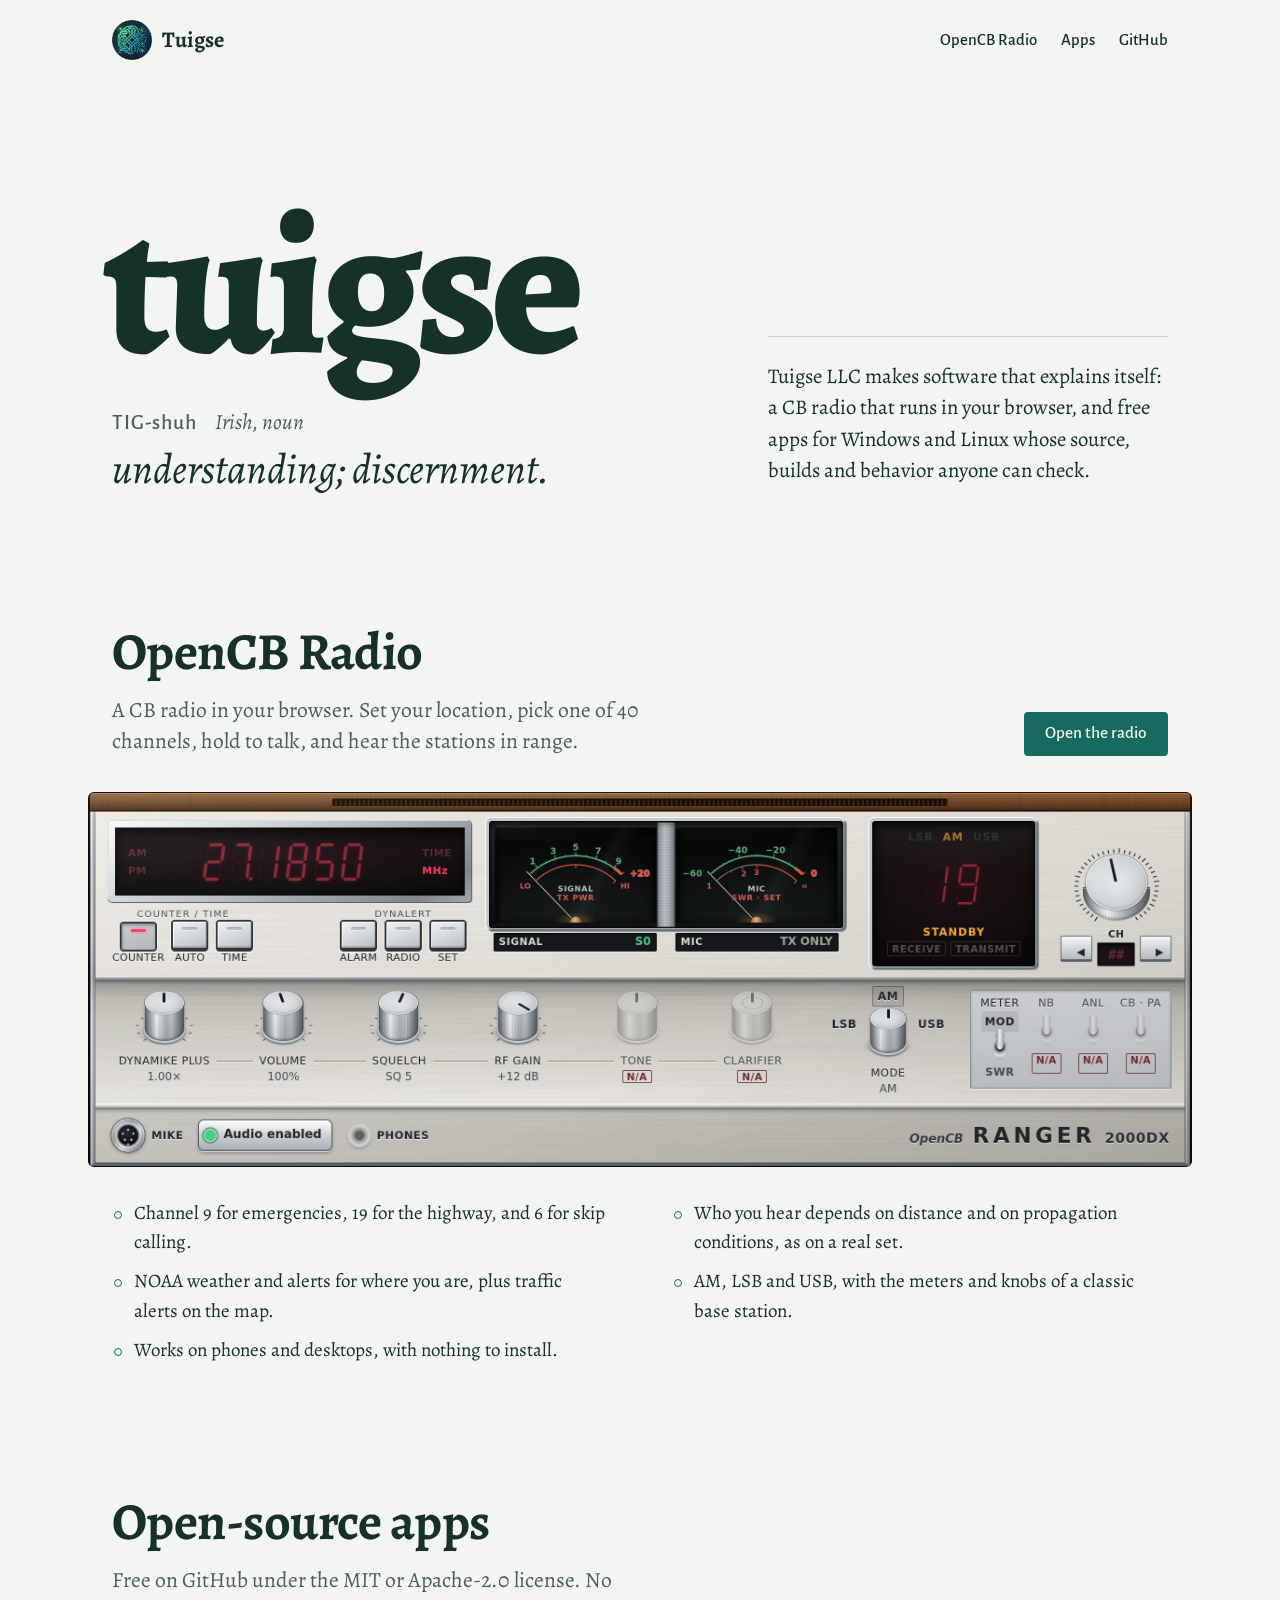
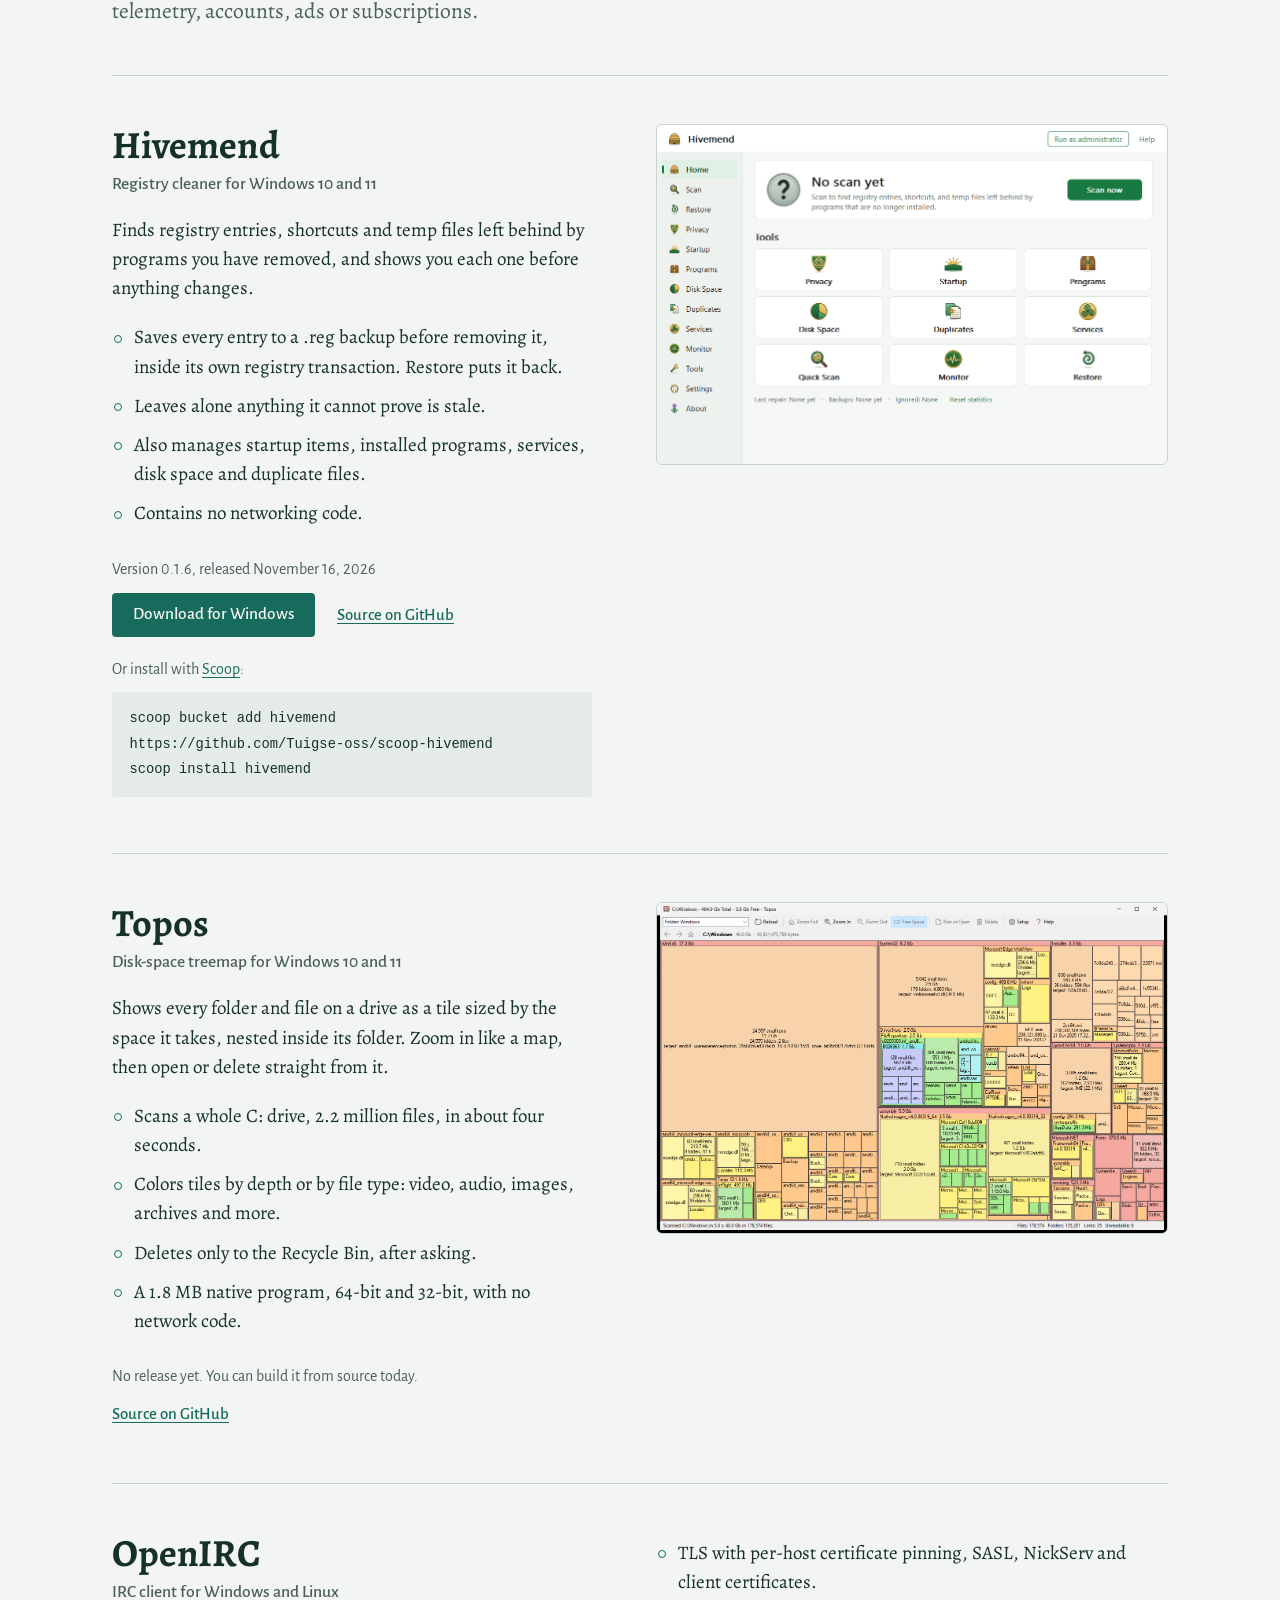
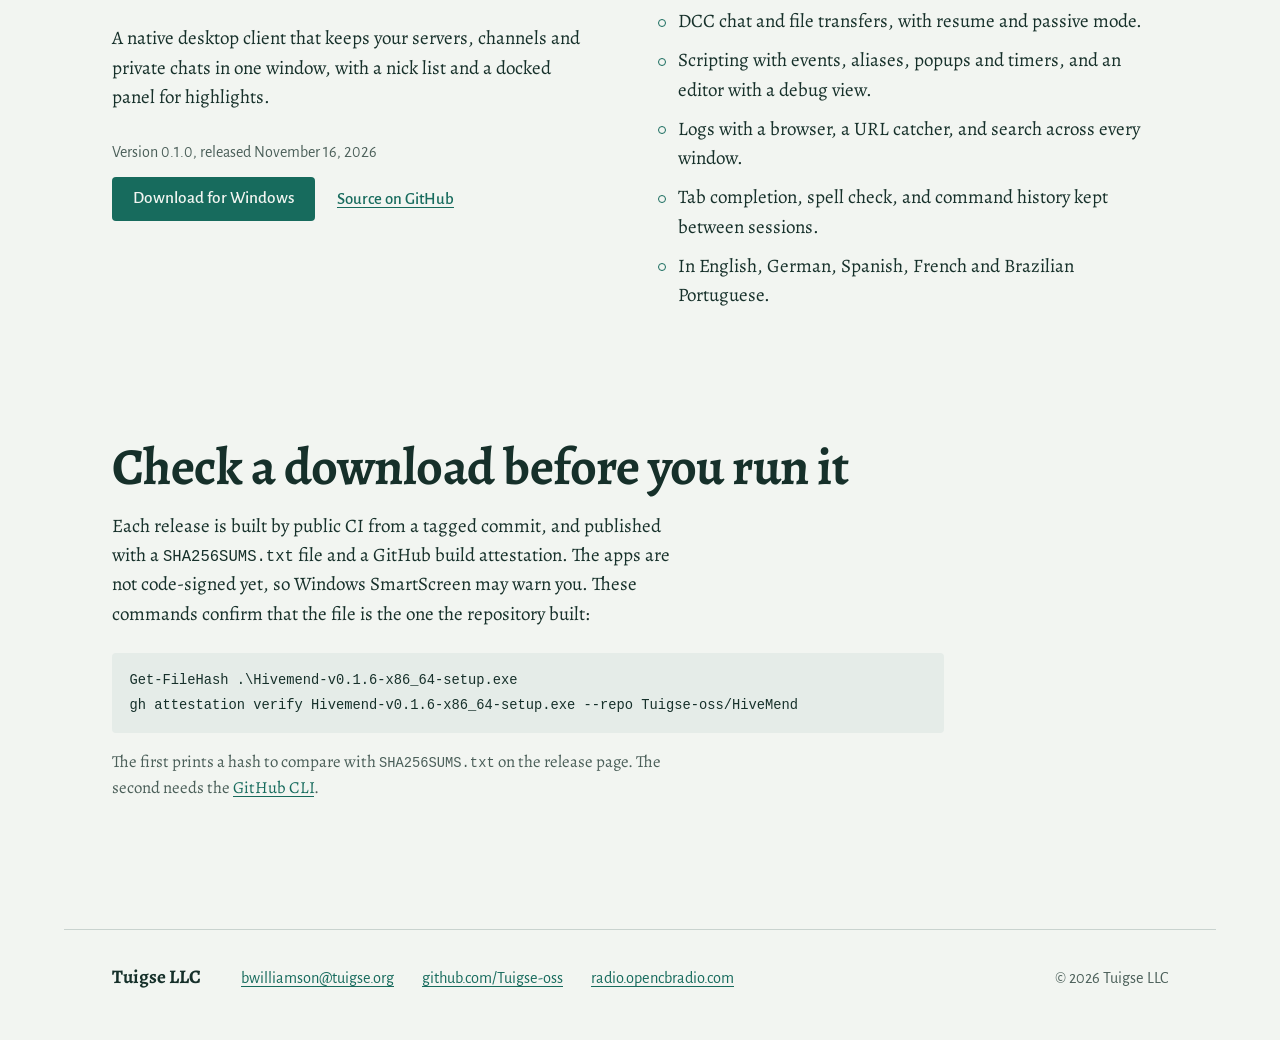
==== site/index.html @ f52987c6 "Add tuigse.org site: OpenCB Radio and Tuigse-oss apps Static page with self-hosted fonts and no Java" ====
<!doctype html>
<html lang="en">
<head>
  <meta charset="utf-8">
  <meta name="viewport" content="width=device-width, initial-scale=1">
  <meta http-equiv="Content-Security-Policy" content="default-src 'self'; script-src 'none'; object-src 'none'; base-uri 'self'; form-action 'none'">
  <title>Tuigse</title>
  <meta name="description" content="Tuigse LLC makes OpenCB Radio, a CB radio for the browser, and free open-source apps for Windows and Linux: Hivemend, Topos and OpenIRC.">
  <meta name="color-scheme" content="light dark">
  <meta name="theme-color" content="#f2f5f1" media="(prefers-color-scheme: light)">
  <meta name="theme-color" content="#0f1c19" media="(prefers-color-scheme: dark)">
  <link rel="canonical" href="https://tuigse.org/">
  <link rel="icon" type="image/png" href="favicon.png">
  <meta property="og:type" content="website">
  <meta property="og:url" content="https://tuigse.org/">
  <meta property="og:title" content="Tuigse">
  <meta property="og:description" content="OpenCB Radio, a CB radio for the browser, and free open-source apps for Windows and Linux.">
  <meta property="og:image" content="https://tuigse.org/assets/img/opencb-radio.jpg">
  <meta name="twitter:card" content="summary_large_image">
  <link rel="preload" href="assets/fonts/alegreya-var.woff2" as="font" type="font/woff2" crossorigin>
  <link rel="stylesheet" href="styles.css">
</head>
<body>
  <a class="skip-link" href="#main">Skip to content</a>

  <header class="site-header">
    <a class="brand" href="./" aria-label="Tuigse home">
      <img src="assets/img/tuigse-emblem-256.png" width="40" height="40" alt="">
      <span>Tuigse</span>
    </a>
    <nav class="site-nav" aria-label="Main">
      <a href="#opencb">OpenCB Radio</a>
      <a href="#apps">Apps</a>
      <a href="https://github.com/Tuigse-oss">GitHub</a>
    </nav>
  </header>

  <main id="main">
    <section class="entry" aria-labelledby="headword">
      <div class="entry-word">
        <h1 id="headword" class="headword" lang="ga">tuigse</h1>
        <p class="entry-grammar"><span class="pron" aria-label="pronounced tig-shuh">TIG-shuh</span> <i>Irish, noun</i></p>
        <p class="gloss">understanding; discernment.</p>
      </div>
      <p class="lede">Tuigse LLC makes software that explains itself: a CB radio that runs in your browser, and free apps for Windows and Linux whose source, builds and behavior anyone can check.</p>
    </section>

    <section id="opencb" class="radio" aria-labelledby="opencb-title">
      <div class="radio-intro">
        <div>
          <h2 id="opencb-title">OpenCB Radio</h2>
          <p class="summary">A CB radio in your browser. Set your location, pick one of 40 channels, hold to talk, and hear the stations in range.</p>
        </div>
        <p class="actions"><a class="button" href="https://radio.opencbradio.com/">Open the radio</a></p>
      </div>
      <figure class="radio-shot">
        <img src="assets/img/opencb-radio.jpg" width="2368" height="804"
             alt="The OpenCB Ranger 2000DX faceplate: a red display reading 27.1850 MHz, signal and mic meters, channel 19 on standby, and knobs for volume, squelch and RF gain.">
      </figure>
      <ul class="features radio-features">
        <li>Channel 9 for emergencies, 19 for the highway, and 6 for skip calling.</li>
        <li>Who you hear depends on distance and on propagation conditions, as on a real set.</li>
        <li>NOAA weather and alerts for where you are, plus traffic alerts on the map.</li>
        <li>AM, LSB and USB, with the meters and knobs of a classic base station.</li>
        <li>Works on phones and desktops, with nothing to install.</li>
      </ul>
    </section>

    <section id="apps" class="apps" aria-labelledby="apps-title">
      <div class="apps-intro">
        <h2 id="apps-title">Open-source apps</h2>
        <p class="summary">Free on GitHub under the MIT or Apache-2.0 license. No telemetry, accounts, ads or subscriptions.</p>
      </div>

      <article class="app" id="hivemend" aria-labelledby="hivemend-title">
        <div class="app-copy">
          <h3 id="hivemend-title">Hivemend</h3>
          <p class="app-kind">Registry cleaner for Windows 10 and 11</p>
          <p>Finds registry entries, shortcuts and temp files left behind by programs you have removed, and shows you each one before anything changes.</p>
          <ul class="features">
            <li>Saves every entry to a .reg backup before removing it, inside its own registry transaction. Restore puts it back.</li>
            <li>Leaves alone anything it cannot prove is stale.</li>
            <li>Also manages startup items, installed programs, services, disk space and duplicate files.</li>
            <li>Contains no networking code.</li>
          </ul>
          <div class="get">
            <!-- release Tuigse-oss/HiveMend -->
            <p class="release">Version 0.1.6, released November 16, 2026</p>
            <a class="button" href="https://github.com/Tuigse-oss/HiveMend/releases/latest">Download for Windows</a>
            <!-- /release -->
            <a class="source" href="https://github.com/Tuigse-oss/HiveMend">Source on GitHub</a>
          </div>
          <p class="also">Or install with <a href="https://scoop.sh">Scoop</a>:</p>
          <pre class="code"><code>scoop bucket add hivemend <span class="nowrap">https://github.com/Tuigse-oss/scoop-hivemend</span>
scoop install hivemend</code></pre>
        </div>
        <figure class="app-shot">
          <img src="assets/img/hivemend-wiki-home.png" width="1024" height="681" loading="lazy"
               alt="Hivemend's home page: a Scan now button above tools for Privacy, Startup, Programs, Disk Space, Duplicates, Services, Quick Scan, Monitor and Restore.">
        </figure>
      </article>

      <article class="app" id="topos" aria-labelledby="topos-title">
        <div class="app-copy">
          <h3 id="topos-title">Topos</h3>
          <p class="app-kind">Disk-space treemap for Windows 10 and 11</p>
          <p>Shows every folder and file on a drive as a tile sized by the space it takes, nested inside its folder. Zoom in like a map, then open or delete straight from it.</p>
          <ul class="features">
            <li>Scans a whole C: drive, 2.2 million files, in about four seconds.</li>
            <li>Colors tiles by depth or by file type: video, audio, images, archives and more.</li>
            <li>Deletes only to the Recycle Bin, after asking.</li>
            <li>A 1.8 MB native program, 64-bit and 32-bit, with no network code.</li>
          </ul>
          <div class="get">
            <!-- release Tuigse-oss/Topos -->
            <p class="release">No release yet. You can build it from source today.</p>
            <!-- /release -->
            <a class="source" href="https://github.com/Tuigse-oss/Topos">Source on GitHub</a>
          </div>
        </div>
        <figure class="app-shot">
          <picture>
            <source srcset="assets/img/topos-dark.png" media="(prefers-color-scheme: dark)">
            <img src="assets/img/topos-light.png" width="1296" height="839" loading="lazy"
                 alt="Topos showing C:\Windows as a nested treemap, with WinSxS, System32, Installer and assembly as the largest tiles.">
          </picture>
        </figure>
      </article>

      <article class="app app-text-only" id="openirc" aria-labelledby="openirc-title">
        <div class="app-copy">
          <h3 id="openirc-title">OpenIRC</h3>
          <p class="app-kind">IRC client for Windows and Linux</p>
          <p>A native desktop client that keeps your servers, channels and private chats in one window, with a nick list and a docked panel for highlights.</p>
          <div class="get">
            <!-- release Tuigse-oss/OpenIRC -->
            <p class="release">Version 0.1.0, released November 16, 2026</p>
            <a class="button" href="https://github.com/Tuigse-oss/OpenIRC/releases/latest">Download for Windows</a>
            <!-- /release -->
            <a class="source" href="https://github.com/Tuigse-oss/OpenIRC">Source on GitHub</a>
          </div>
        </div>
        <ul class="features features-wide">
          <li>TLS with per-host certificate pinning, SASL, NickServ and client certificates.</li>
          <li>DCC chat and file transfers, with resume and passive mode.</li>
          <li>Scripting with events, aliases, popups and timers, and an editor with a debug view.</li>
          <li>Logs with a browser, a URL catcher, and search across every window.</li>
          <li>Tab completion, spell check, and command history kept between sessions.</li>
          <li>In English, German, Spanish, French and Brazilian Portuguese.</li>
        </ul>
      </article>
    </section>

    <section id="verify" class="verify" aria-labelledby="verify-title">
      <h2 id="verify-title">Check a download before you run it</h2>
      <p>Each release is built by public CI from a tagged commit, and published with a <code>SHA256SUMS.txt</code> file and a GitHub build attestation. The apps are not code-signed yet, so Windows SmartScreen may warn you. These commands confirm that the file is the one the repository built:</p>
      <!-- verify Tuigse-oss/HiveMend -->
      <pre class="code"><code>Get-FileHash .\Hivemend-v0.1.6-x86_64-setup.exe
gh attestation verify Hivemend-v0.1.6-x86_64-setup.exe --repo Tuigse-oss/HiveMend</code></pre>
      <!-- /verify -->
      <p>The first prints a hash to compare with <code>SHA256SUMS.txt</code> on the release page. The second needs the <a href="https://cli.github.com">GitHub CLI</a>.</p>
    </section>
  </main>

  <footer class="site-footer">
    <p class="footer-name">Tuigse LLC</p>
    <ul class="footer-links">
      <li><a href="mailto:bwilliamson@tuigse.org">bwilliamson@tuigse.org</a></li>
      <li><a href="https://github.com/Tuigse-oss">github.com/Tuigse-oss</a></li>
      <li><a href="https://radio.opencbradio.com/">radio.opencbradio.com</a></li>
    </ul>
    <p class="footer-fine">© 2026 Tuigse LLC</p>
  </footer>
</body>
</html>
---- site/styles.css ----
/* Tuigse — tuigse.org
   Palette from the emblem: bottle-green ink and verdigris on a cool,
   green-tinged paper. Alegreya for reading, Alegreya Sans for interface. */

@font-face {
  font-family: "Alegreya";
  src: url("assets/fonts/alegreya-var.woff2") format("woff2");
  font-weight: 400 900;
  font-style: normal;
  font-display: swap;
}
@font-face {
  font-family: "Alegreya";
  src: url("assets/fonts/alegreya-italic-var.woff2") format("woff2");
  font-weight: 400 900;
  font-style: italic;
  font-display: swap;
}
@font-face {
  font-family: "Alegreya Sans";
  src: url("assets/fonts/alegreya-sans-400.woff2") format("woff2");
  font-weight: 400;
  font-style: normal;
  font-display: swap;
}
@font-face {
  font-family: "Alegreya Sans";
  src: url("assets/fonts/alegreya-sans-500.woff2") format("woff2");
  font-weight: 500;
  font-style: normal;
  font-display: swap;
}
@font-face {
  font-family: "Alegreya Sans";
  src: url("assets/fonts/alegreya-sans-700.woff2") format("woff2");
  font-weight: 700;
  font-style: normal;
  font-display: swap;
}

:root {
  --paper: #f2f5f1;
  --ink: #16302a;
  --ink-soft: #4b5f59;
  --verdigris: #176b5d;
  --on-verdigris: #f2f5f1;
  --rule: #c9d3cf;
  --code-bg: #e5ece8;

  --serif: "Alegreya", "Iowan Old Style", "Palatino Linotype", Georgia, serif;
  --sans: "Alegreya Sans", "Segoe UI", system-ui, sans-serif;
  --mono: ui-monospace, "Cascadia Mono", "SF Mono", Consolas, monospace;

  --measure: 36rem;
  --page: 72rem;
  --gutter: clamp(1rem, 4vw, 3rem);

  color-scheme: light dark;
}

@media (prefers-color-scheme: dark) {
  :root {
    --paper: #0f1c19;
    --ink: #e3ece7;
    --ink-soft: #a3b7b0;
    --verdigris: #63c9b2;
    --on-verdigris: #0f1c19;
    --rule: #2a3f3a;
    --code-bg: #172a26;
  }
}

*,
*::before,
*::after { box-sizing: border-box; }

html {
  -webkit-text-size-adjust: 100%;
  text-size-adjust: 100%;
  scroll-behavior: smooth;
}

body {
  margin: 0;
  background: var(--paper);
  color: var(--ink);
  font-family: var(--serif);
  font-size: 1.1875rem;
  line-height: 1.55;
  font-kerning: normal;
  font-variant-numeric: oldstyle-nums proportional-nums;
}

img { display: block; max-width: 100%; height: auto; }

a { color: var(--verdigris); text-underline-offset: 0.18em; text-decoration-thickness: 1px; }
a:hover { text-decoration-thickness: 2px; }

:focus-visible {
  outline: 3px solid var(--verdigris);
  outline-offset: 3px;
  border-radius: 2px;
}

h1, h2, h3 { margin: 0; line-height: 1.1; font-weight: 700; }
p, ul, pre, figure { margin: 0; }

code { font-family: var(--mono); font-size: 0.82em; }

.skip-link {
  position: absolute;
  left: 1rem;
  top: -4rem;
  padding: 0.5rem 0.9rem;
  background: var(--verdigris);
  color: var(--on-verdigris);
  font-family: var(--sans);
  font-weight: 500;
  z-index: 10;
}
.skip-link:focus { top: 1rem; }

/* Header ---------------------------------------------------------------- */

.site-header {
  max-width: var(--page);
  margin: 0 auto;
  padding: 1.25rem var(--gutter);
  display: flex;
  flex-wrap: wrap;
  align-items: center;
  justify-content: space-between;
  gap: 0.75rem 2rem;
  font-family: var(--sans);
}

.brand {
  display: inline-flex;
  align-items: center;
  gap: 0.6rem;
  color: var(--ink);
  text-decoration: none;
  font-family: var(--serif);
  font-weight: 700;
  font-size: 1.4rem;
}
.brand img { width: 40px; height: 40px; }

.site-nav { display: flex; flex-wrap: wrap; gap: 0.25rem 1.5rem; font-size: 1.05rem; font-weight: 500; }
.site-nav a { color: var(--ink); text-decoration: none; padding: 0.25rem 0; }
.site-nav a:hover { color: var(--verdigris); text-decoration: underline; }

/* Shared section frame --------------------------------------------------- */

main > section {
  max-width: var(--page);
  margin: 0 auto;
  padding-inline: var(--gutter);
}

main > section + section { margin-top: clamp(5rem, 10vw, 8.5rem); }

h2 {
  font-size: clamp(2.1rem, 1.5rem + 2.6vw, 3.25rem);
  letter-spacing: -0.01em;
}

.summary {
  margin-top: 0.85rem;
  max-width: var(--measure);
  font-size: 1.35rem;
  line-height: 1.45;
  color: var(--ink-soft);
}

.features {
  list-style: none;
  padding: 0;
  display: grid;
  gap: 0.6rem;
  max-width: var(--measure);
}
.features li { position: relative; padding-left: 1.4rem; }
.features li::before {
  /* a small open knot ring, echoing the emblem's interlace */
  content: "";
  position: absolute;
  left: 0.1rem;
  top: 0.62em;
  width: 0.5rem;
  height: 0.5rem;
  border: 1.5px solid var(--verdigris);
  border-radius: 50%;
}

.button {
  display: inline-block;
  padding: 0.7rem 1.3rem 0.75rem;
  border-radius: 4px;
  background: var(--verdigris);
  color: var(--on-verdigris);
  font-family: var(--sans);
  font-weight: 500;
  font-size: 1.08rem;
  line-height: 1.2;
  text-decoration: none;
}
.button:hover { text-decoration: underline; text-decoration-thickness: 1px; }

.code {
  margin-top: 0.6rem;
  padding: 0.9rem 1.1rem;
  background: var(--code-bg);
  border-radius: 4px;
  overflow-x: auto;
  font-size: 1rem;
  line-height: 1.6;
  max-width: 100%;
}
/* Long commands wrap at their spaces rather than scroll out of sight;
   a soft wrap adds no newline when the command is copied. */
.code code { font-size: 0.86rem; white-space: pre-wrap; overflow-wrap: anywhere; }
.code .nowrap { white-space: nowrap; } /* a URL breaks at its hyphen otherwise, which reads as a typo */

/* Entry (hero) ------------------------------------------------------------ */

.entry {
  padding-top: clamp(3rem, 9vw, 7.5rem);
  display: grid;
  grid-template-columns: minmax(0, 1fr);
}

@media (min-width: 64rem) {
  .entry {
    grid-template-columns: auto minmax(0, 25rem);
    justify-content: space-between;
    align-items: end;
    column-gap: clamp(3rem, 8vw, 7rem);
  }
  .entry .lede { margin-top: 0; margin-bottom: 0.55rem; }
}

.headword {
  font-size: clamp(5rem, 2.4rem + 13vw, 12.5rem);
  font-weight: 800;
  line-height: 0.9;
  padding-bottom: 0.1em; /* room for the g's descender */
  letter-spacing: -0.035em;
  margin-left: -0.04em; /* optical alignment of the t's stem */
}

.entry-grammar {
  margin-top: 0.6rem;
  display: flex;
  flex-wrap: wrap;
  align-items: baseline;
  gap: 0.35rem 1.1rem;
  font-size: 1.35rem;
}
.pron {
  font-family: var(--sans);
  font-weight: 500;
  letter-spacing: 0.04em;
  color: var(--ink-soft);
}
.entry-grammar i { color: var(--ink-soft); }

.gloss {
  margin-top: 0.35rem;
  font-style: italic;
  font-size: clamp(1.75rem, 1.3rem + 1.8vw, 2.6rem);
  line-height: 1.2;
}

.lede {
  margin-top: 2.25rem;
  padding-top: 1.5rem;
  border-top: 1px solid var(--rule);
  max-width: var(--measure);
  font-size: 1.3rem;
  line-height: 1.5;
}

/* OpenCB Radio ------------------------------------------------------------ */

.radio-intro {
  display: flex;
  flex-wrap: wrap;
  justify-content: space-between;
  align-items: end;
  gap: 1.5rem 3rem;
}

.radio-features {
  margin-top: 2rem;
  max-width: none;
  grid-template-columns: repeat(2, minmax(0, 1fr));
  column-gap: clamp(2rem, 5vw, 4.5rem);
}

.radio-shot {
  margin-top: 2.25rem;
  margin-inline: calc(var(--gutter) * -0.5);
}
.radio-shot img {
  width: 100%;
  border-radius: 6px;
  background: #1a1410; /* matches the radio's surround while the image loads */
}

/* Apps -------------------------------------------------------------------- */

.app {
  margin-top: 3.5rem;
  padding-top: 3rem;
  border-top: 1px solid var(--rule);
  display: grid;
  grid-template-columns: minmax(0, 30rem) minmax(0, 1fr);
  gap: 2.5rem clamp(2rem, 5vw, 4.5rem);
  align-items: start;
}
.apps-intro + .app { margin-top: 3rem; }

.app h3 { font-size: clamp(1.9rem, 1.6rem + 1vw, 2.4rem); }

.app-kind {
  margin-top: 0.3rem;
  font-family: var(--sans);
  font-weight: 500;
  font-size: 1.1rem;
  color: var(--ink-soft);
}

.app-copy > p:not(.app-kind):not(.also) { margin-top: 1.1rem; }
.app-copy > .features { margin-top: 1.2rem; }

.get {
  margin-top: 1.75rem;
  display: flex;
  flex-wrap: wrap;
  align-items: center;
  gap: 0.75rem 1.4rem;
  font-family: var(--sans);
}
.release {
  flex-basis: 100%;
  font-size: 1rem;
  color: var(--ink-soft);
  font-variant-numeric: lining-nums;
}
.source { font-weight: 500; font-size: 1.05rem; }

.also { margin-top: 1.25rem; font-family: var(--sans); font-size: 1rem; color: var(--ink-soft); }

.app-shot img {
  width: 100%;
  border: 1px solid var(--rule);
  border-radius: 6px;
}

.app-text-only .features-wide {
  max-width: none;
  align-self: start;
  margin-top: 0.4rem;
}

/* Verify ------------------------------------------------------------------ */

.verify > p { max-width: var(--measure); margin-top: 1rem; }
.verify > .code { margin-top: 1.5rem; max-width: 52rem; }
.verify > .code + p { margin-top: 1rem; font-size: 1.05rem; color: var(--ink-soft); }

/* Footer ------------------------------------------------------------------ */

.site-footer {
  max-width: var(--page);
  margin: clamp(5rem, 10vw, 8rem) auto 0;
  padding: 2rem var(--gutter) 3rem;
  border-top: 1px solid var(--rule);
  display: flex;
  flex-wrap: wrap;
  align-items: baseline;
  gap: 0.75rem 2.5rem;
  font-family: var(--sans);
  font-size: 1.02rem;
}
.footer-name { font-family: var(--serif); font-weight: 700; font-size: 1.2rem; }
.footer-links { list-style: none; padding: 0; display: flex; flex-wrap: wrap; gap: 0.5rem 1.75rem; }
.footer-fine { margin-left: auto; color: var(--ink-soft); }

/* Narrow screens ------------------------------------------------------------ */

@media (max-width: 52rem) {
  .app { grid-template-columns: minmax(0, 1fr); }
  .radio-features { grid-template-columns: minmax(0, 1fr); }
  .radio-shot { margin-inline: 0; }
  .footer-fine { margin-left: 0; flex-basis: 100%; }
}

@media (prefers-reduced-motion: reduce) {
  html { scroll-behavior: auto; }
}
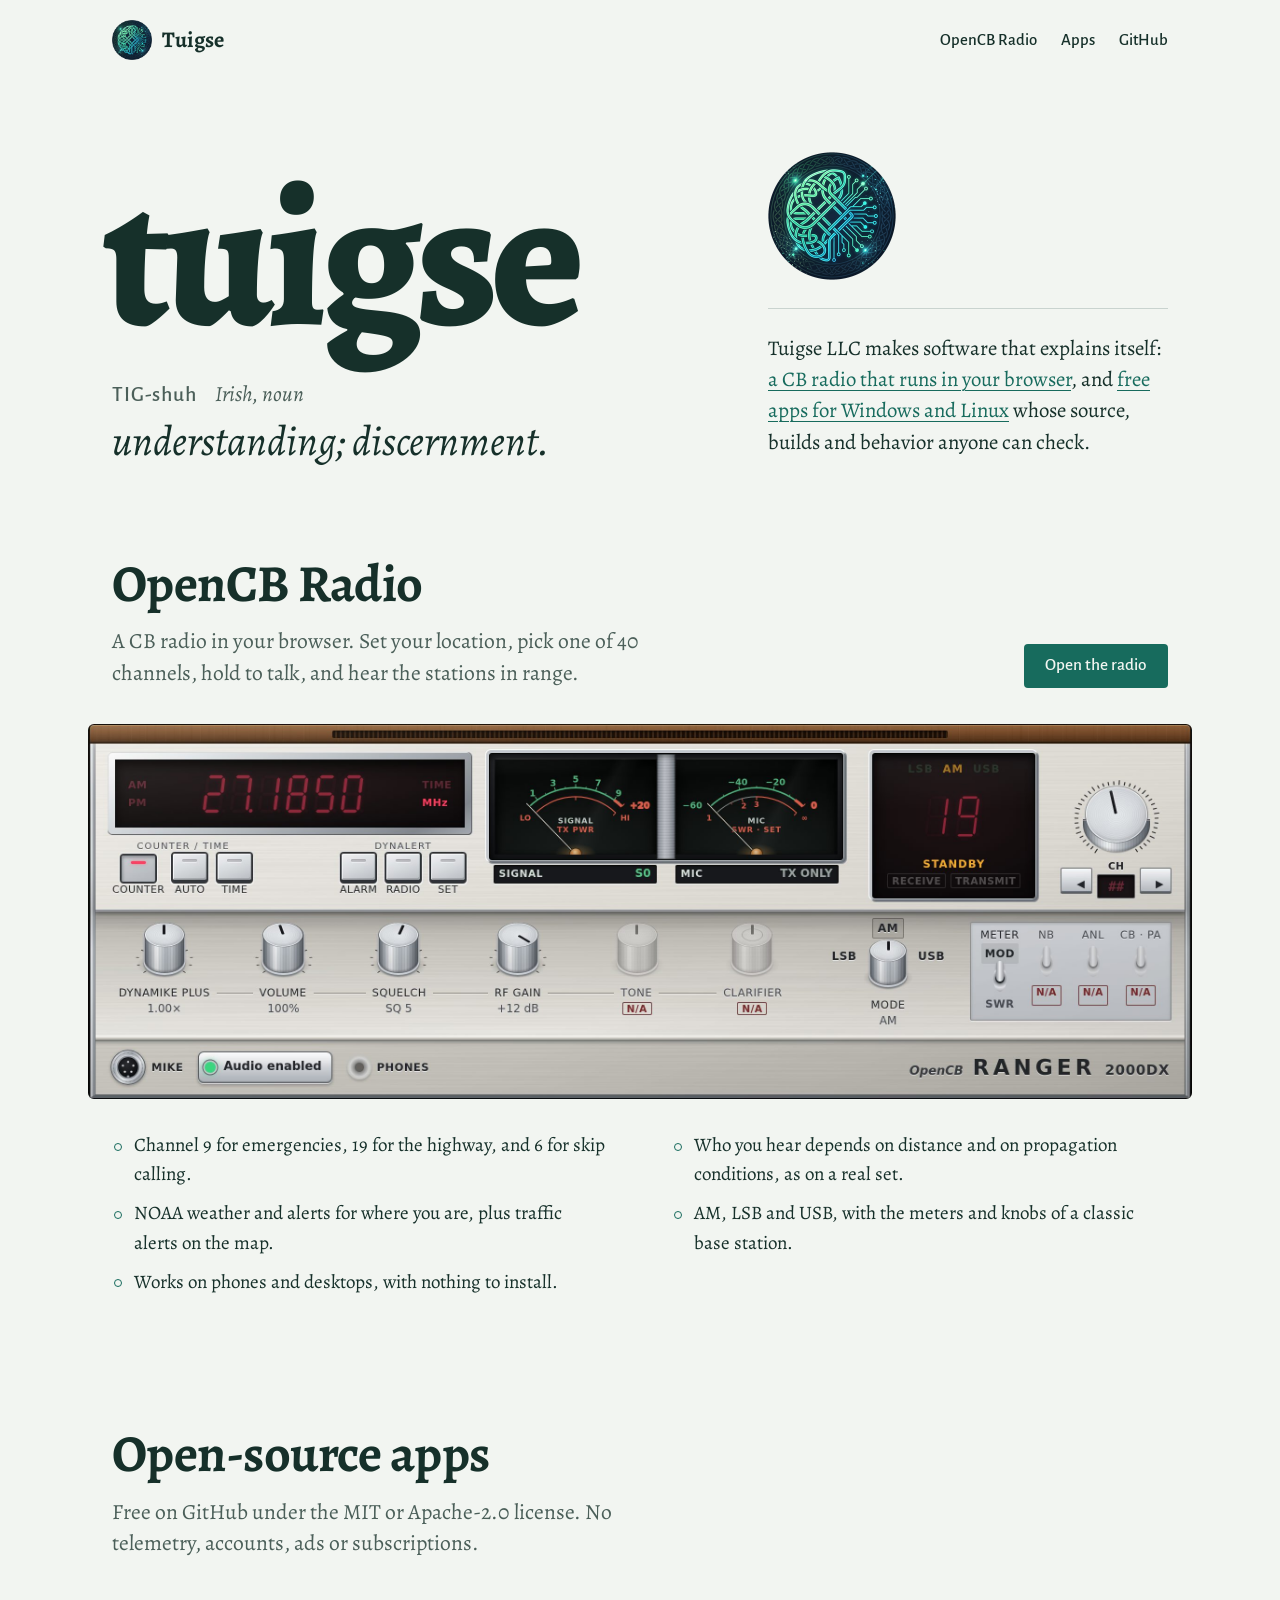
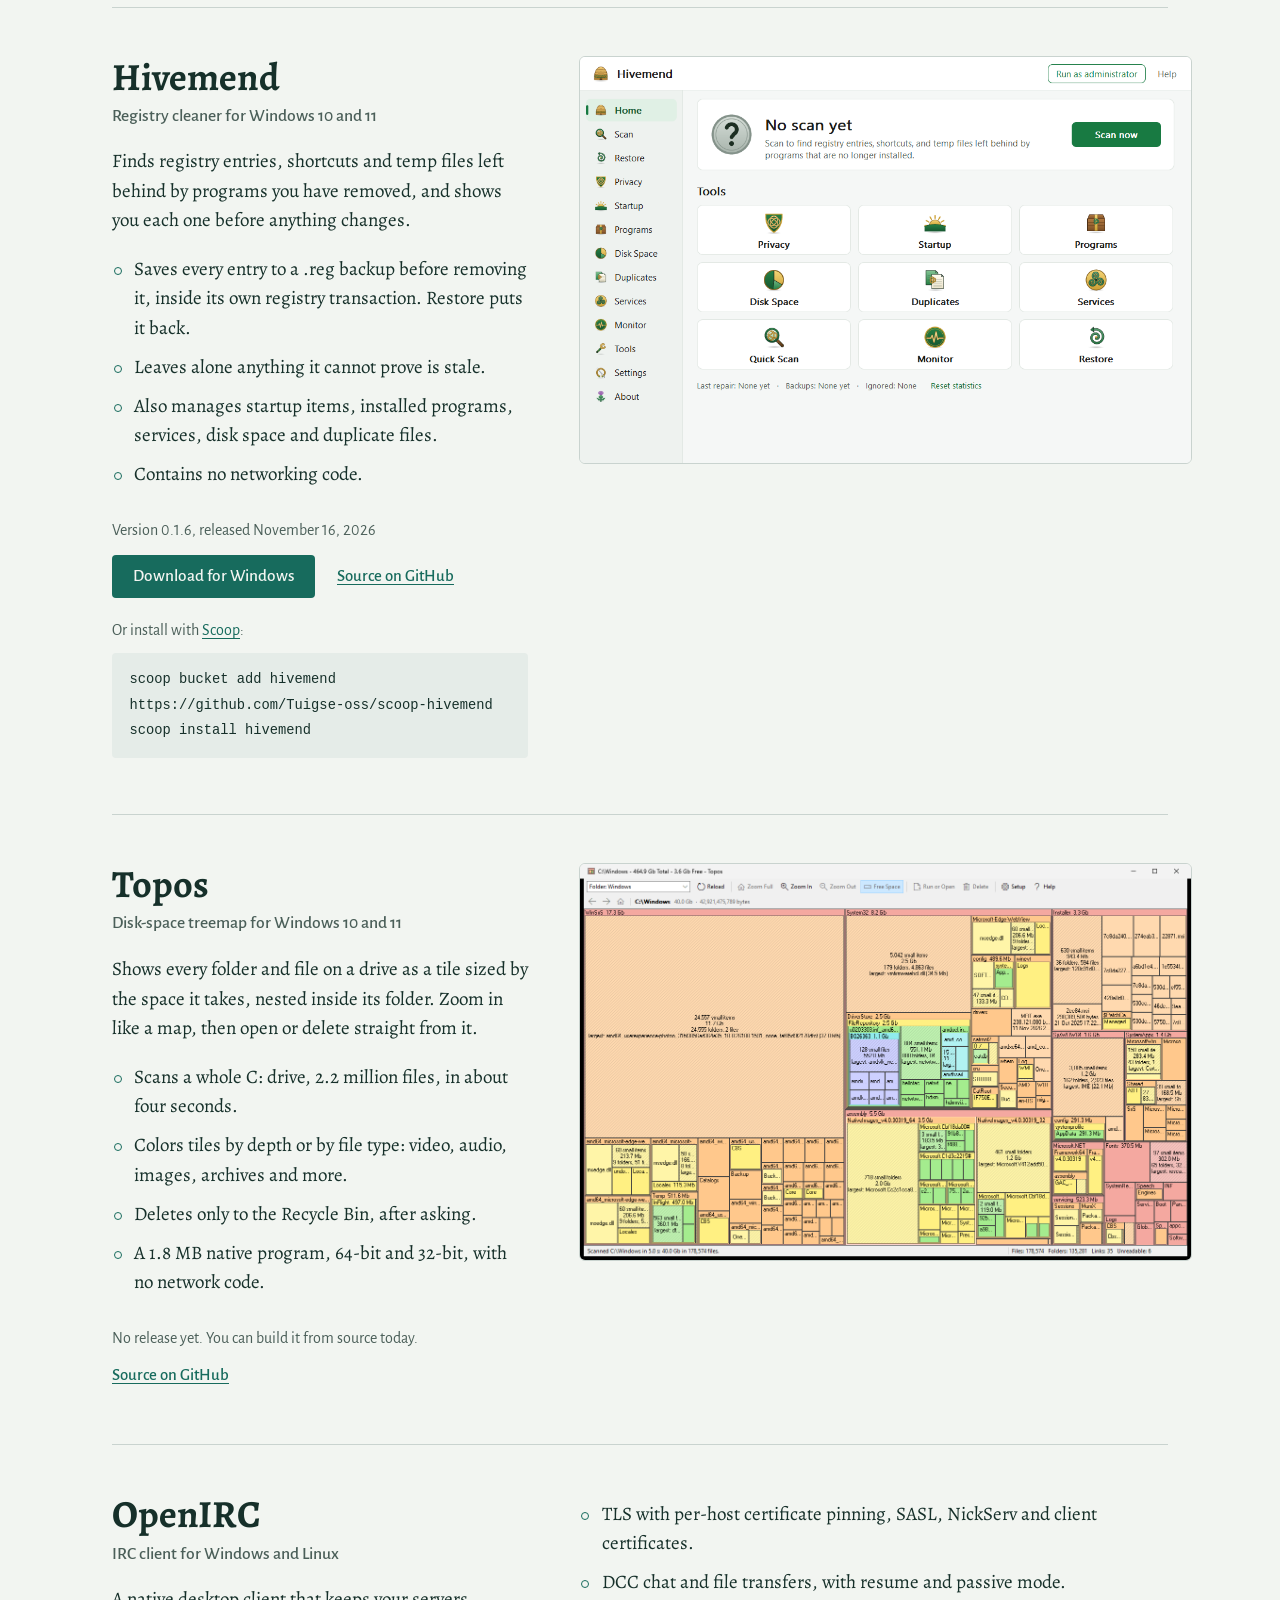
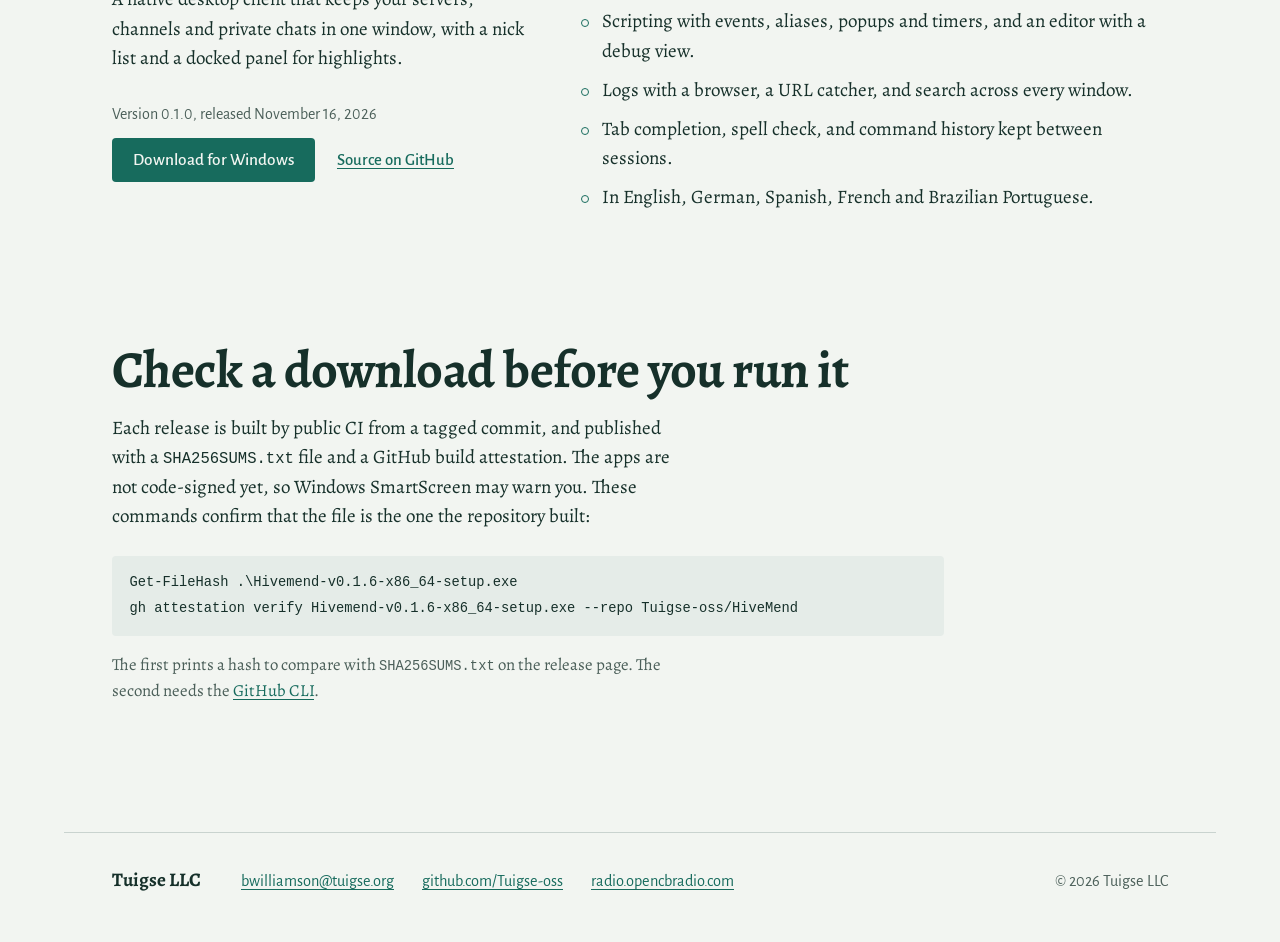
==== commit 07185791: "Give the radio and app screenshots more prominence Pull the radio up so its faceplate starts above t" ====
--- a/site/index.html
+++ b/site/index.html
@@ -42,7 +42,10 @@
         <p class="entry-grammar"><span class="pron" aria-label="pronounced tig-shuh">TIG-shuh</span> <i>Irish, noun</i></p>
         <p class="gloss">understanding; discernment.</p>
       </div>
-      <p class="lede">Tuigse LLC makes software that explains itself: a CB radio that runs in your browser, and free apps for Windows and Linux whose source, builds and behavior anyone can check.</p>
+      <div class="entry-aside">
+        <img class="entry-mark" src="assets/img/tuigse-emblem-256.png" width="128" height="128" alt="">
+        <p class="lede">Tuigse LLC makes software that explains itself: <a href="#opencb">a CB radio that runs in your browser</a>, and <a href="#apps">free apps for Windows and Linux</a> whose source, builds and behavior anyone can check.</p>
+      </div>
     </section>
 
     <section id="opencb" class="radio" aria-labelledby="opencb-title">
@@ -95,8 +98,10 @@
 scoop install hivemend</code></pre>
         </div>
         <figure class="app-shot">
-          <img src="assets/img/hivemend-wiki-home.png" width="1024" height="681" loading="lazy"
-               alt="Hivemend's home page: a Scan now button above tools for Privacy, Startup, Programs, Disk Space, Duplicates, Services, Quick Scan, Monitor and Restore.">
+          <a href="assets/img/hivemend-wiki-home.png">
+            <img src="assets/img/hivemend-wiki-home.png" width="1024" height="681" loading="lazy"
+                 alt="Hivemend's home page: a Scan now button above tools for Privacy, Startup, Programs, Disk Space, Duplicates, Services, Quick Scan, Monitor and Restore.">
+          </a>
         </figure>
       </article>
 
@@ -119,11 +124,13 @@
           </div>
         </div>
         <figure class="app-shot">
-          <picture>
-            <source srcset="assets/img/topos-dark.png" media="(prefers-color-scheme: dark)">
-            <img src="assets/img/topos-light.png" width="1296" height="839" loading="lazy"
-                 alt="Topos showing C:\Windows as a nested treemap, with WinSxS, System32, Installer and assembly as the largest tiles.">
-          </picture>
+          <a href="assets/img/topos-light.png">
+            <picture>
+              <source srcset="assets/img/topos-dark.png" media="(prefers-color-scheme: dark)">
+              <img src="assets/img/topos-light.png" width="1296" height="839" loading="lazy"
+                   alt="Topos showing C:\Windows as a nested treemap, with WinSxS, System32, Installer and assembly as the largest tiles.">
+            </picture>
+          </a>
         </figure>
       </article>
 
--- a/site/styles.css
+++ b/site/styles.css
@@ -225,10 +225,14 @@
 /* Entry (hero) ------------------------------------------------------------ */
 
 .entry {
-  padding-top: clamp(3rem, 9vw, 7.5rem);
+  padding-top: clamp(2rem, 6vw, 4.5rem);
   display: grid;
   grid-template-columns: minmax(0, 1fr);
 }
+
+/* The emblem only appears beside the entry on wide screens; on narrow
+   ones the header's copy is close enough. */
+.entry-mark { display: none; }
 
 @media (min-width: 64rem) {
   .entry {
@@ -238,7 +242,16 @@
     column-gap: clamp(3rem, 8vw, 7rem);
   }
   .entry .lede { margin-top: 0; margin-bottom: 0.55rem; }
-}
+  .entry-mark {
+    display: block;
+    width: 128px;
+    height: 128px;
+    margin-bottom: 1.75rem;
+  }
+}
+
+/* The hero sits closer to the radio so the faceplate starts above the fold. */
+main > .entry + .radio { margin-top: clamp(3.5rem, 7vw, 5.5rem); }
 
 .headword {
   font-size: clamp(5rem, 2.4rem + 13vw, 12.5rem);
@@ -315,8 +328,8 @@
   padding-top: 3rem;
   border-top: 1px solid var(--rule);
   display: grid;
-  grid-template-columns: minmax(0, 30rem) minmax(0, 1fr);
-  gap: 2.5rem clamp(2rem, 5vw, 4.5rem);
+  grid-template-columns: minmax(0, 26rem) minmax(0, 1fr);
+  gap: 2.5rem clamp(2rem, 4vw, 3.5rem);
   align-items: start;
 }
 .apps-intro + .app { margin-top: 3rem; }
@@ -356,6 +369,18 @@
   width: 100%;
   border: 1px solid var(--rule);
   border-radius: 6px;
+}
+.app-shot a { display: block; border-radius: 6px; }
+.app-shot a:hover img { border-color: var(--verdigris); }
+
+@media (min-width: 52.01rem) {
+  /* Wider than the text column, reaching into the right margin, and kept
+     in view while the longer copy beside it scrolls. */
+  .app-shot {
+    position: sticky;
+    top: 1.5rem;
+    margin-right: calc(var(--gutter) * -0.5);
+  }
 }
 
 .app-text-only .features-wide {
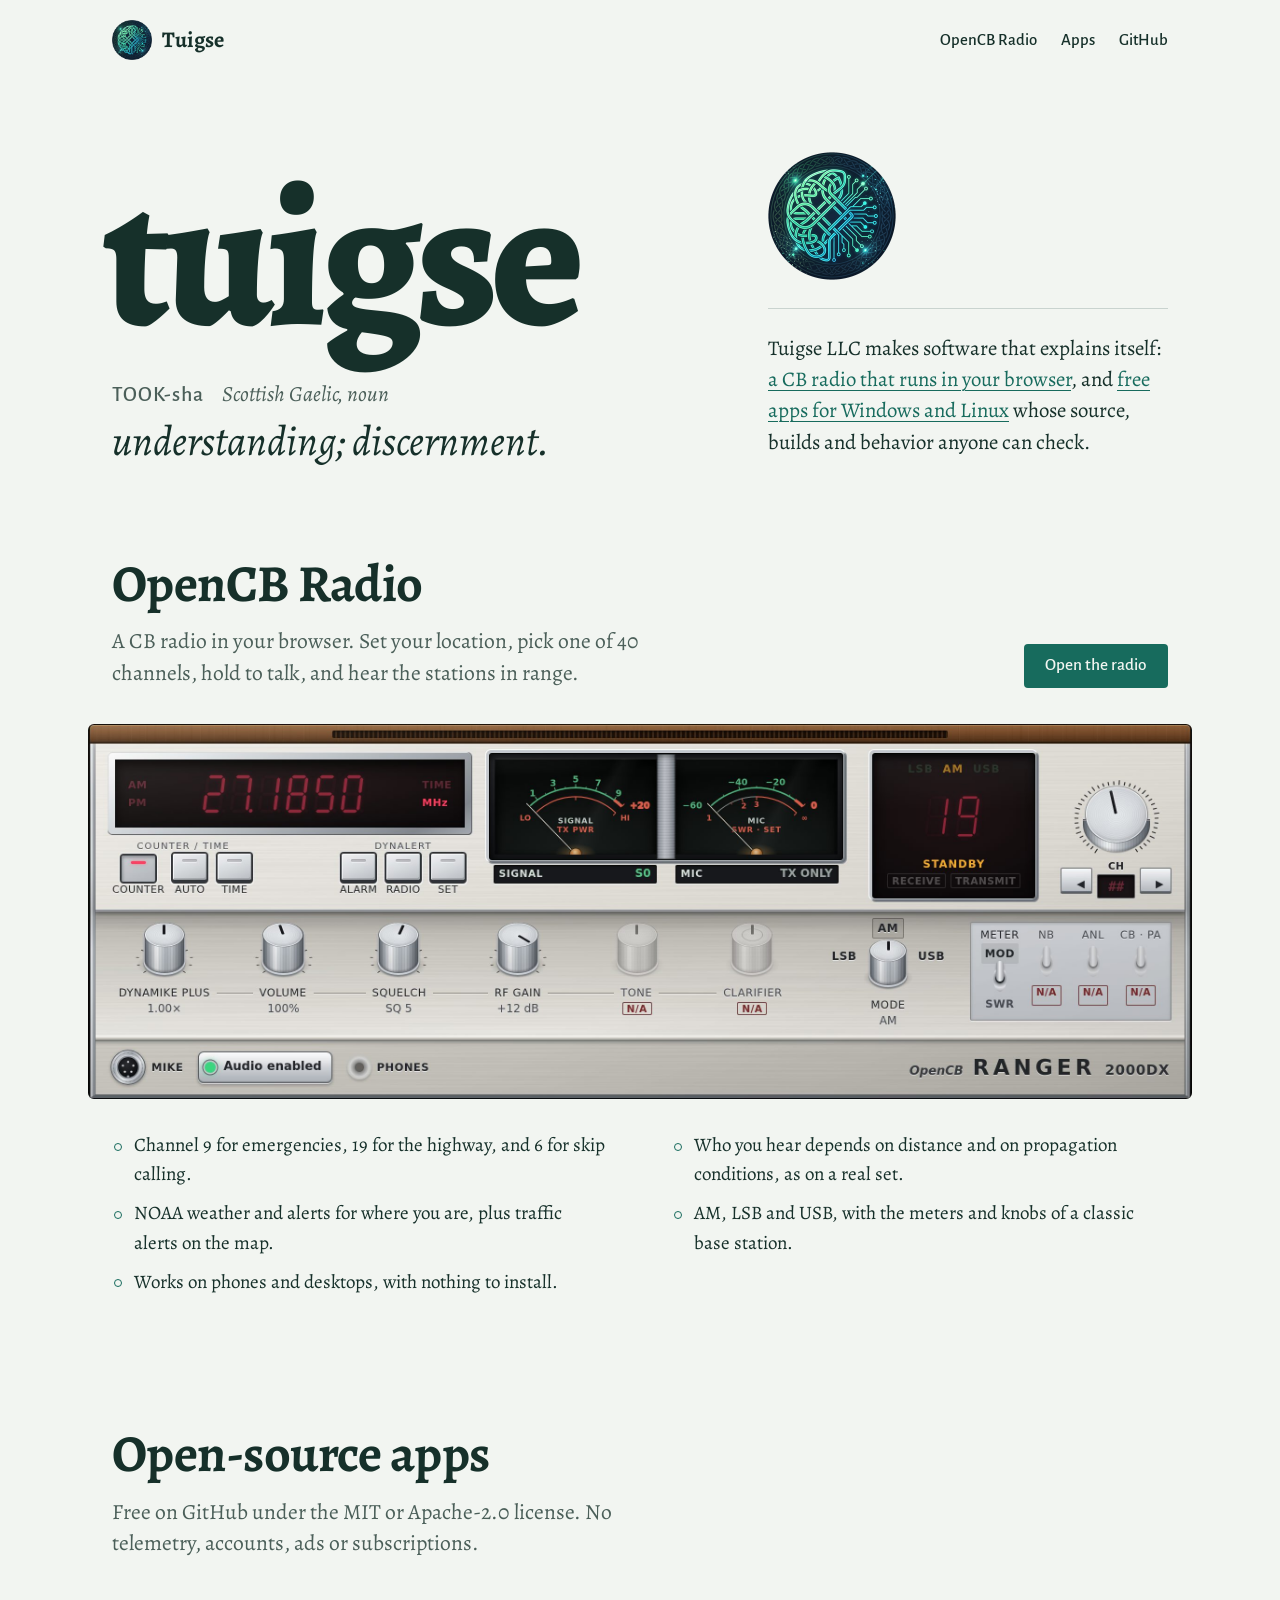
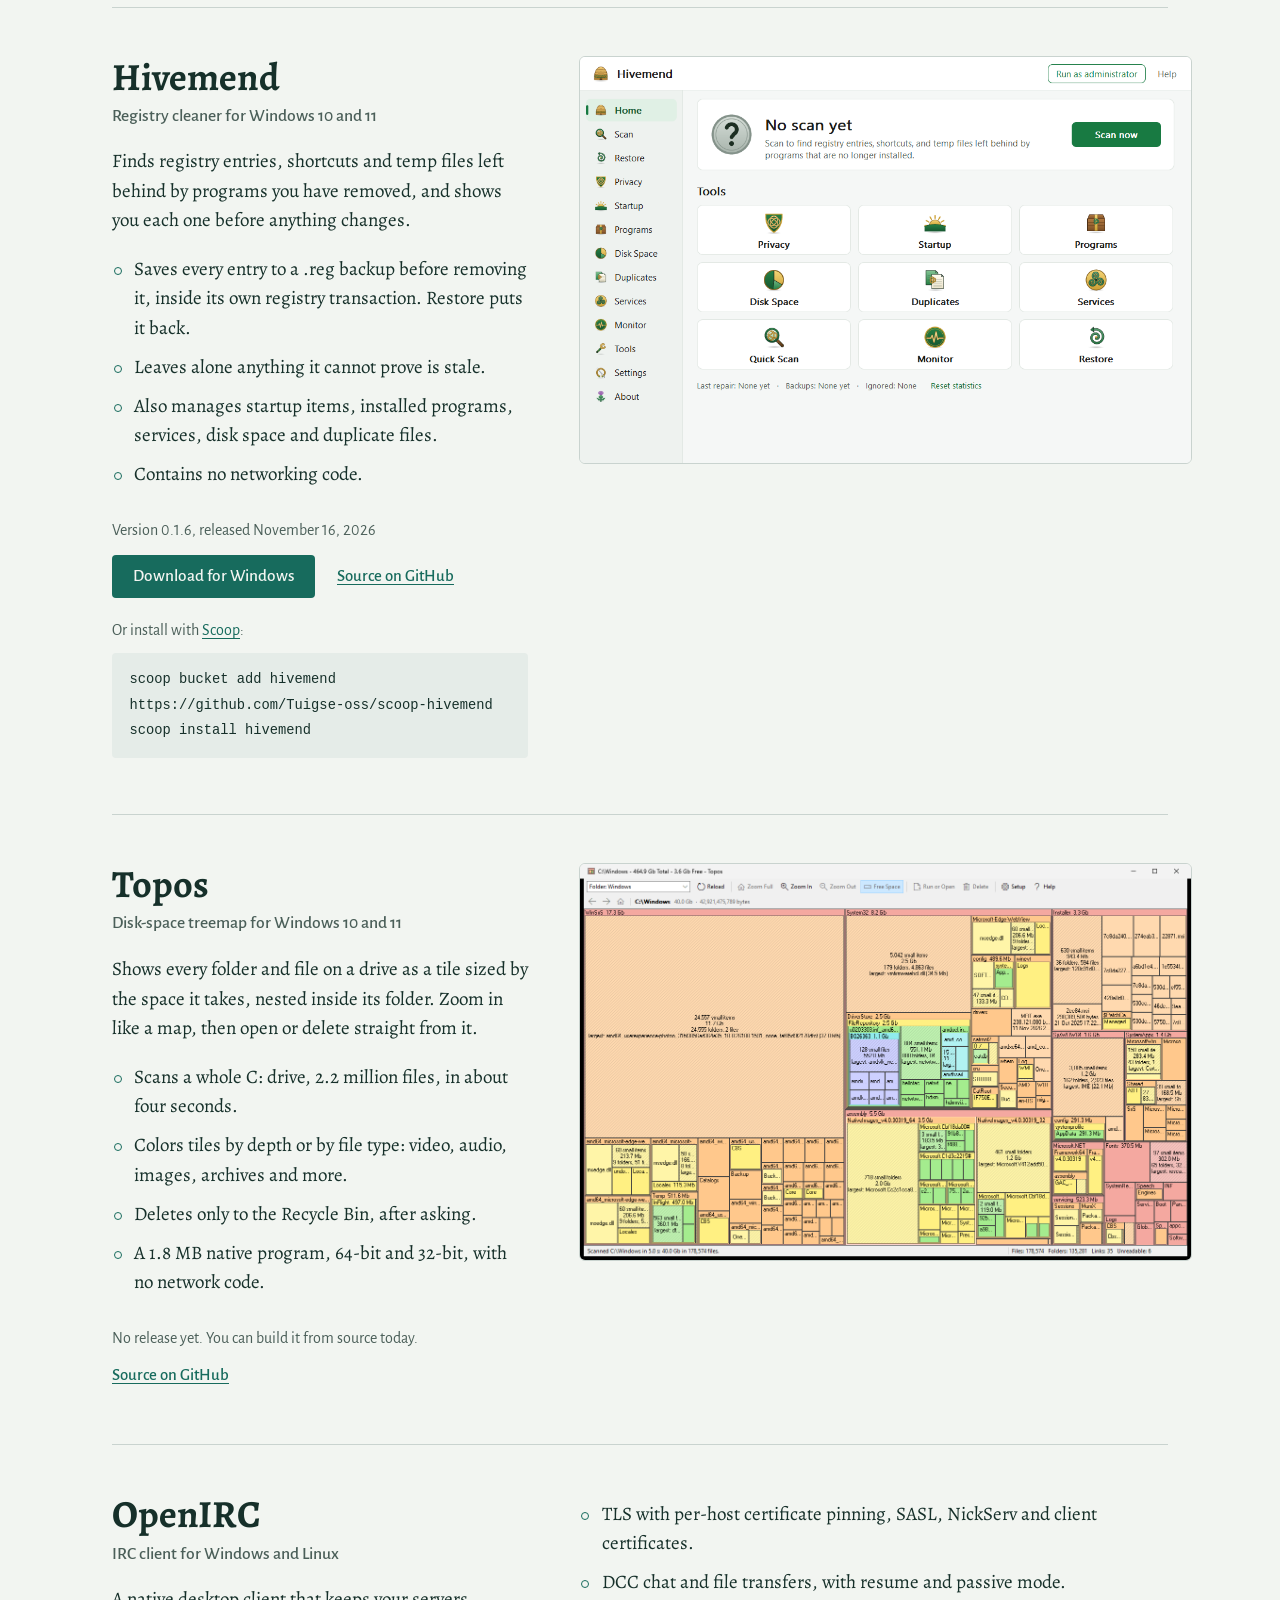
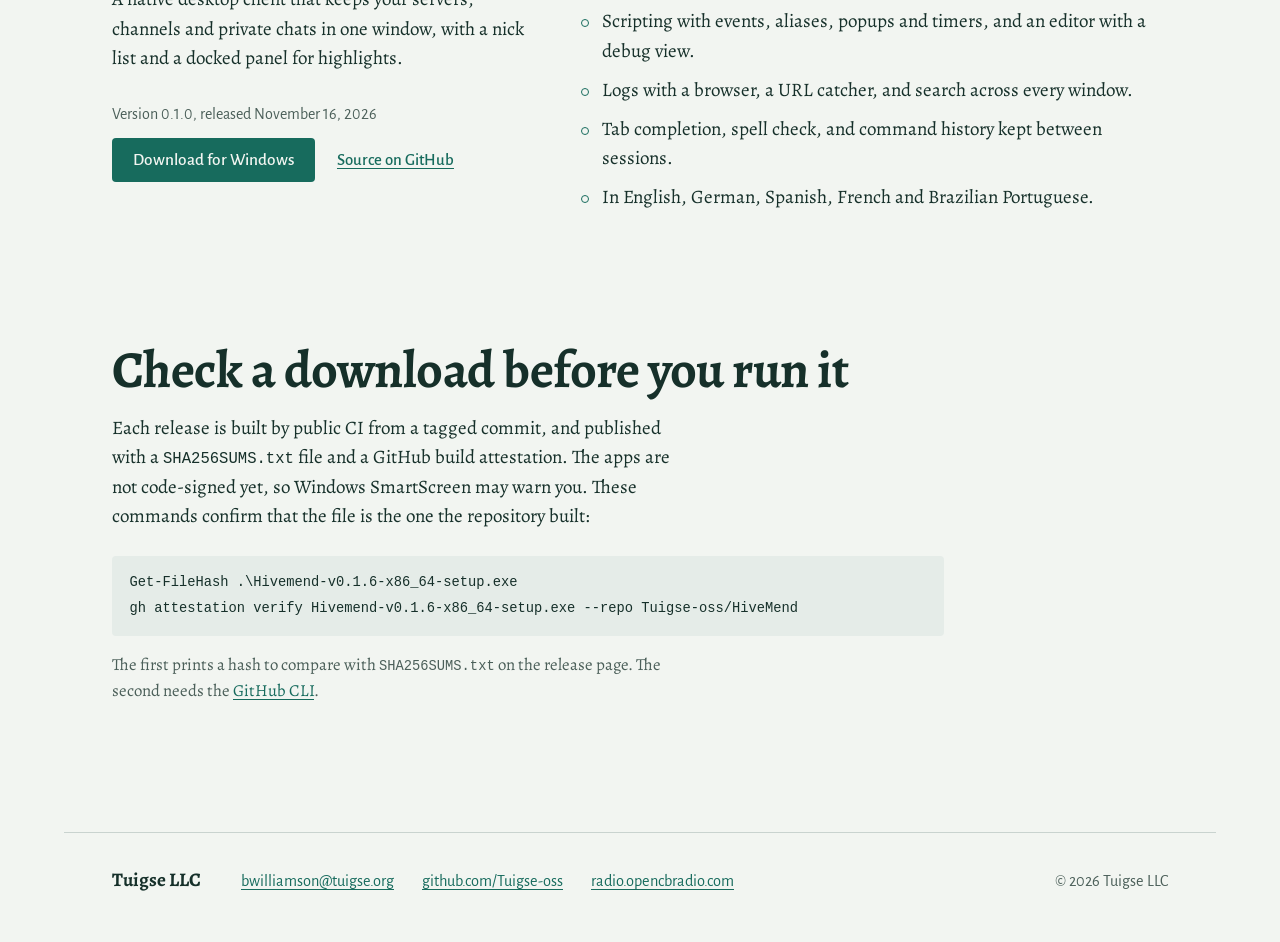
==== commit 24933cce: "Use the Scottish Gaelic pronunciation of tuigse" ====
--- a/site/index.html
+++ b/site/index.html
@@ -38,8 +38,8 @@
   <main id="main">
     <section class="entry" aria-labelledby="headword">
       <div class="entry-word">
-        <h1 id="headword" class="headword" lang="ga">tuigse</h1>
-        <p class="entry-grammar"><span class="pron" aria-label="pronounced tig-shuh">TIG-shuh</span> <i>Irish, noun</i></p>
+        <h1 id="headword" class="headword" lang="gd">tuigse</h1>
+        <p class="entry-grammar"><span class="pron" aria-label="pronounced took-sha">TOOK-sha</span> <i>Scottish Gaelic, noun</i></p>
         <p class="gloss">understanding; discernment.</p>
       </div>
       <div class="entry-aside">
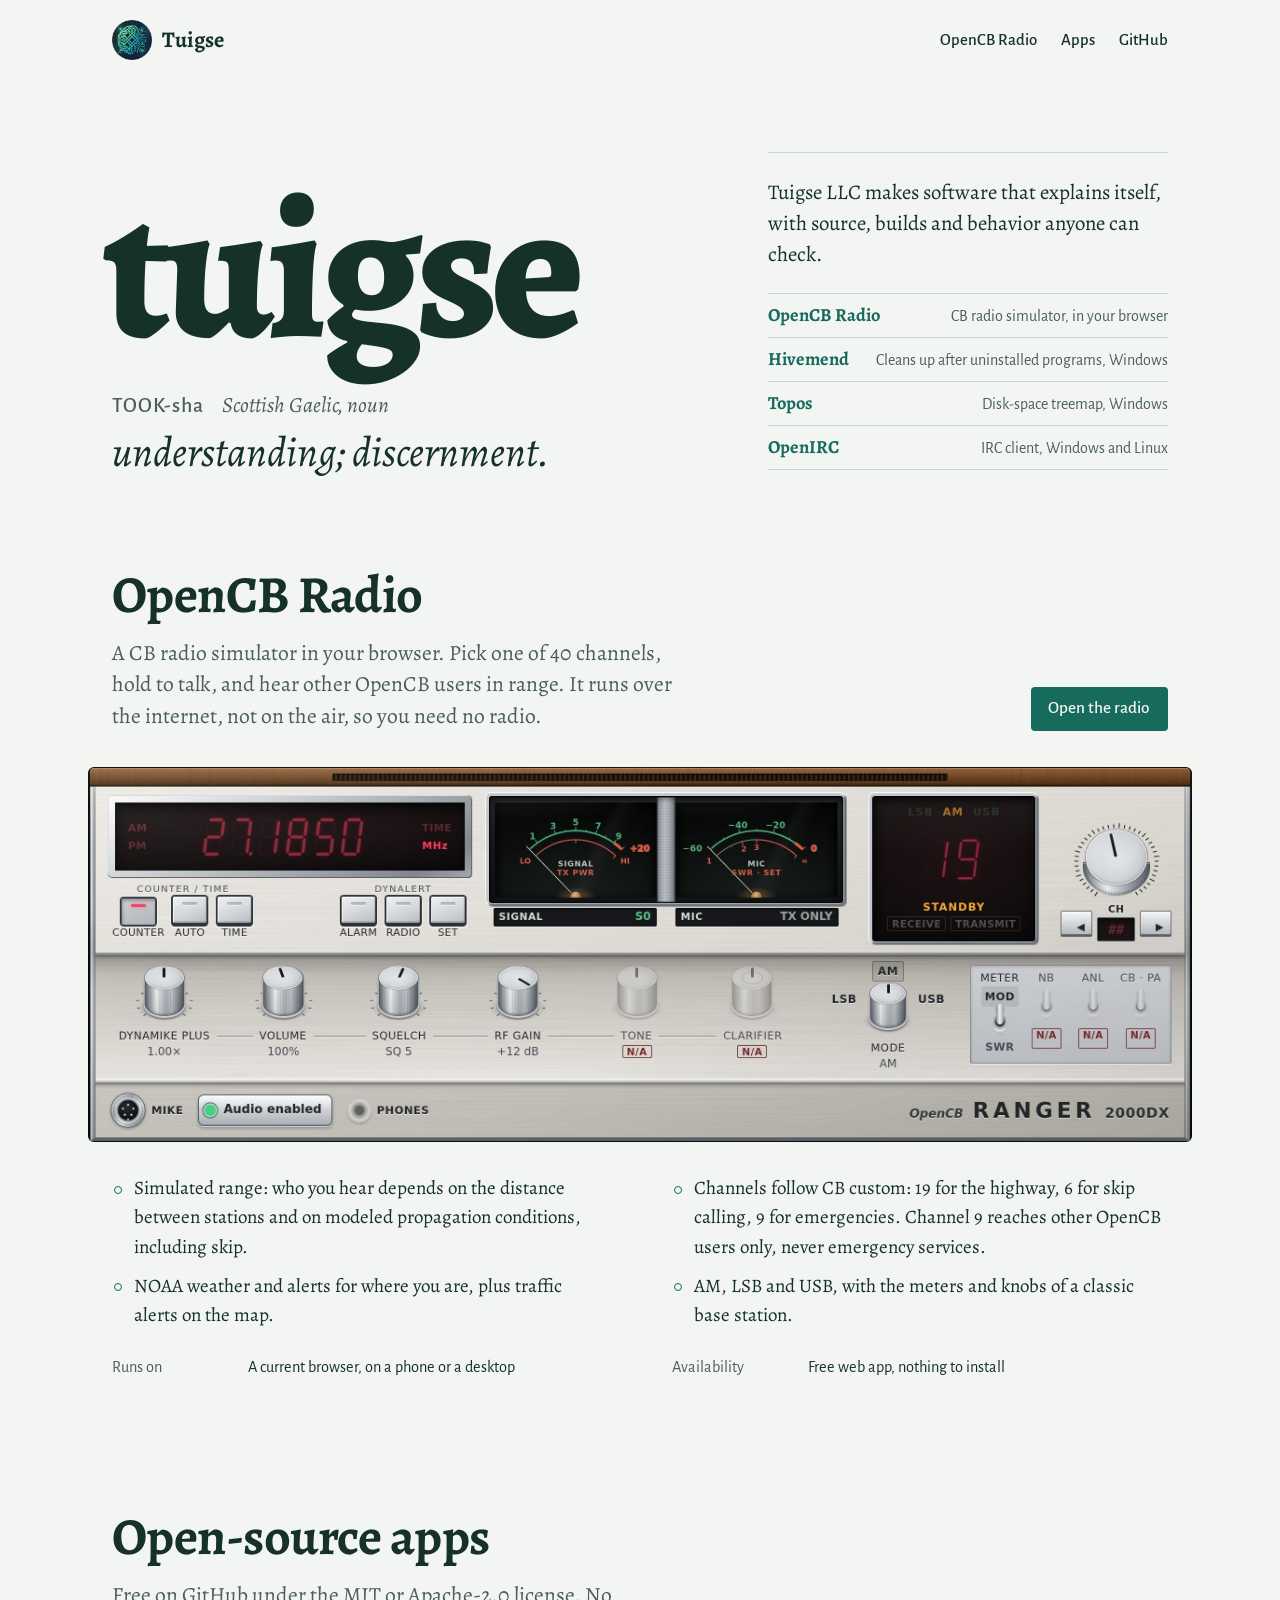
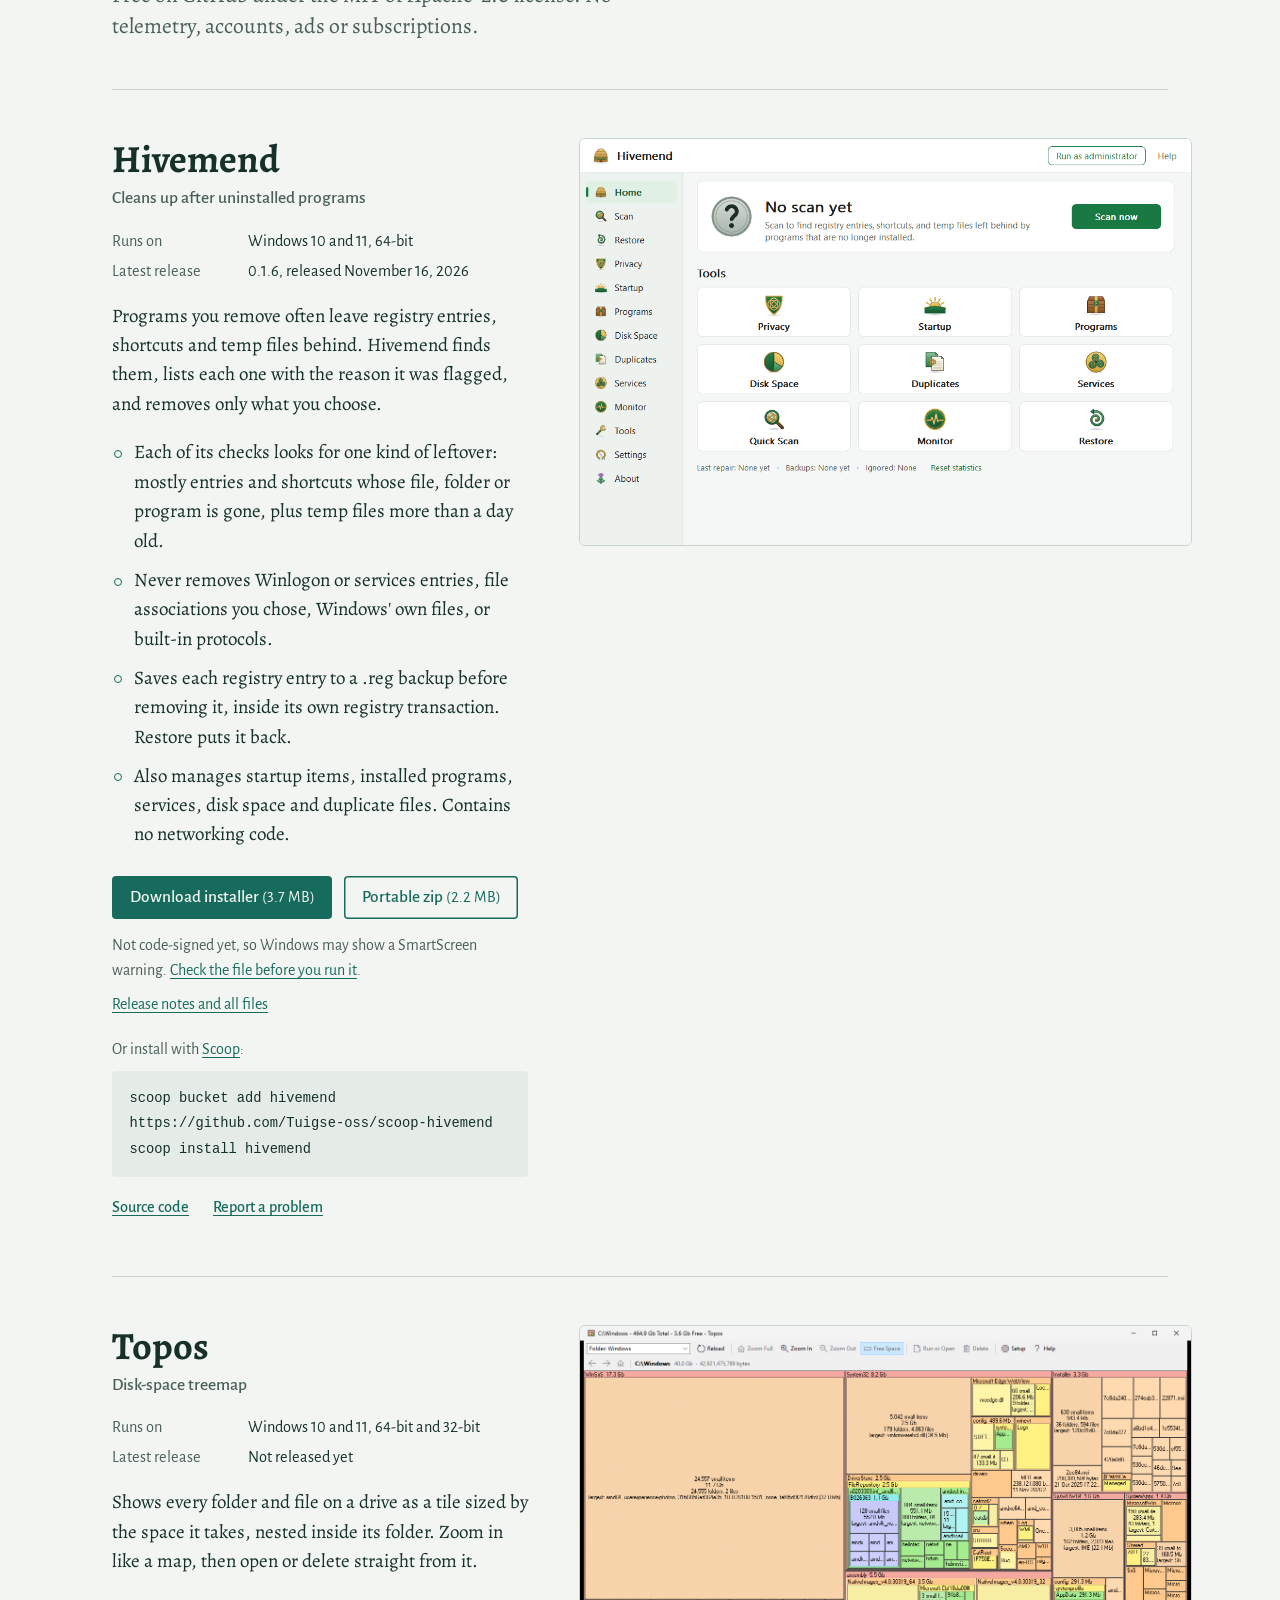
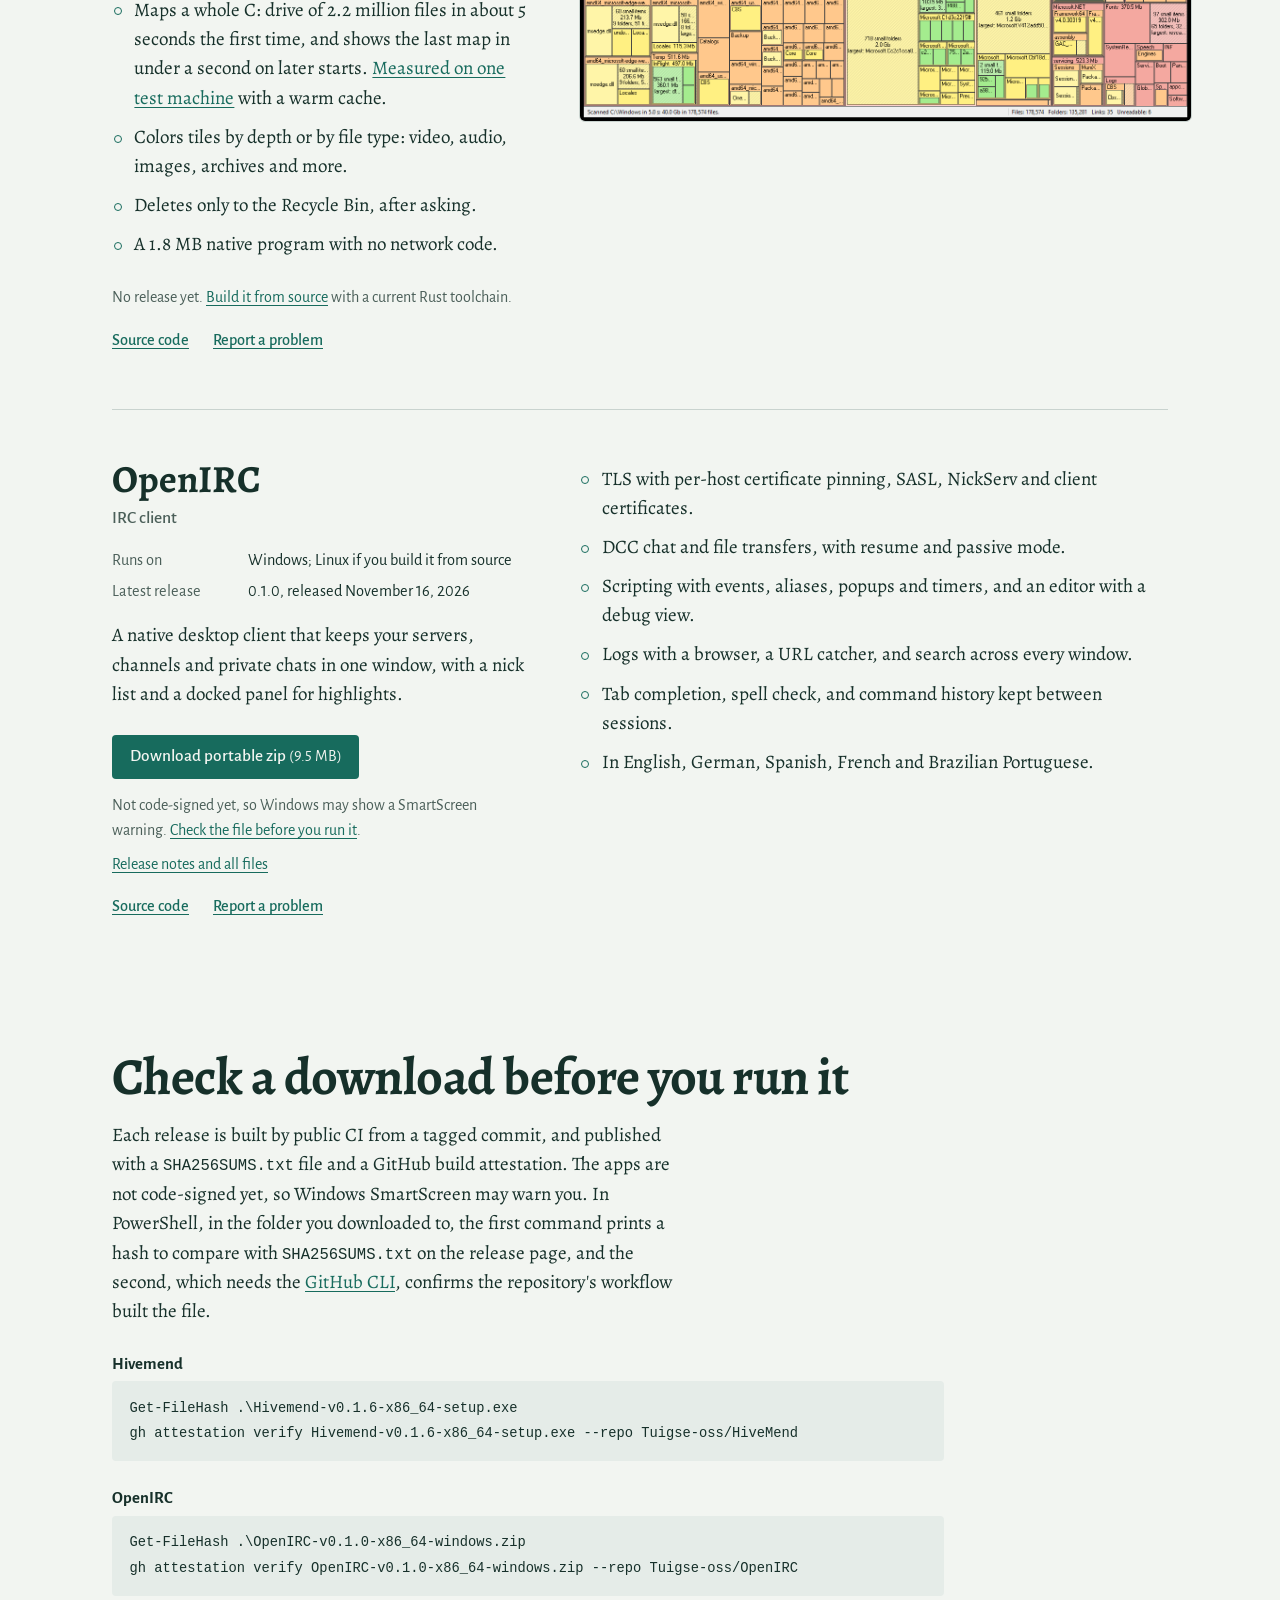
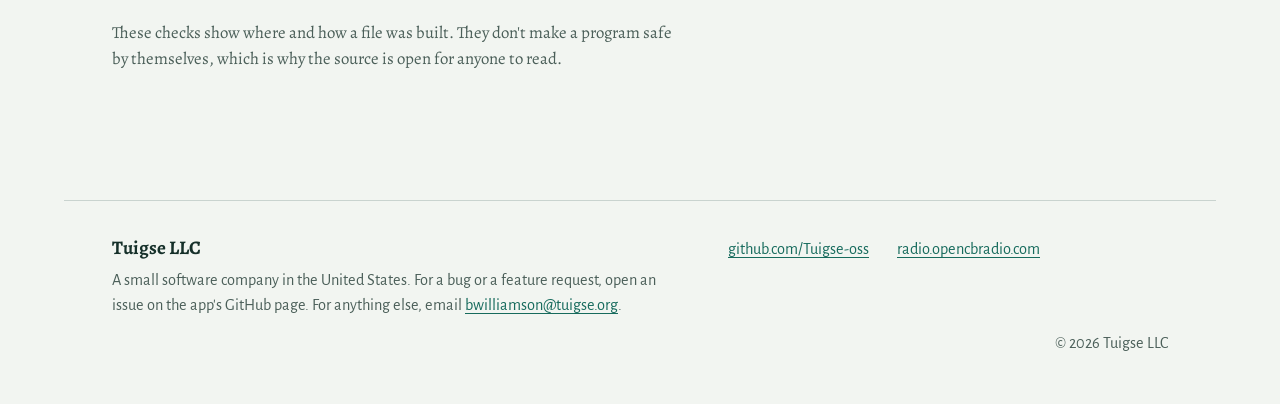
==== commit c5af50b0: "Clarify products, downloads and support after second review - Say OpenCB is a simulator between Open" ====
--- a/site/index.html
+++ b/site/index.html
@@ -4,8 +4,8 @@
   <meta charset="utf-8">
   <meta name="viewport" content="width=device-width, initial-scale=1">
   <meta http-equiv="Content-Security-Policy" content="default-src 'self'; script-src 'none'; object-src 'none'; base-uri 'self'; form-action 'none'">
-  <title>Tuigse</title>
-  <meta name="description" content="Tuigse LLC makes OpenCB Radio, a CB radio for the browser, and free open-source apps for Windows and Linux: Hivemend, Topos and OpenIRC.">
+  <title>Tuigse: OpenCB Radio and open-source apps for Windows and Linux</title>
+  <meta name="description" content="Tuigse LLC makes OpenCB Radio, a CB radio simulator for the browser, and free open-source apps for Windows and Linux: Hivemend, Topos and OpenIRC.">
   <meta name="color-scheme" content="light dark">
   <meta name="theme-color" content="#f2f5f1" media="(prefers-color-scheme: light)">
   <meta name="theme-color" content="#0f1c19" media="(prefers-color-scheme: dark)">
@@ -14,7 +14,7 @@
   <meta property="og:type" content="website">
   <meta property="og:url" content="https://tuigse.org/">
   <meta property="og:title" content="Tuigse">
-  <meta property="og:description" content="OpenCB Radio, a CB radio for the browser, and free open-source apps for Windows and Linux.">
+  <meta property="og:description" content="OpenCB Radio, a CB radio simulator for the browser, and free open-source apps for Windows and Linux.">
   <meta property="og:image" content="https://tuigse.org/assets/img/opencb-radio.jpg">
   <meta name="twitter:card" content="summary_large_image">
   <link rel="preload" href="assets/fonts/alegreya-var.woff2" as="font" type="font/woff2" crossorigin>
@@ -43,8 +43,15 @@
         <p class="gloss">understanding; discernment.</p>
       </div>
       <div class="entry-aside">
-        <img class="entry-mark" src="assets/img/tuigse-emblem-256.png" width="128" height="128" alt="">
-        <p class="lede">Tuigse LLC makes software that explains itself: <a href="#opencb">a CB radio that runs in your browser</a>, and <a href="#apps">free apps for Windows and Linux</a> whose source, builds and behavior anyone can check.</p>
+        <p class="lede">Tuigse LLC makes software that explains itself, with source, builds and behavior anyone can check.</p>
+        <nav class="index" aria-label="Products">
+          <ul>
+            <li><a href="#opencb">OpenCB Radio</a> <span>CB radio simulator, in your browser</span></li>
+            <li><a href="#hivemend">Hivemend</a> <span>Cleans up after uninstalled programs, Windows</span></li>
+            <li><a href="#topos">Topos</a> <span>Disk-space treemap, Windows</span></li>
+            <li><a href="#openirc">OpenIRC</a> <span>IRC client, Windows and Linux</span></li>
+          </ul>
+        </nav>
       </div>
     </section>
 
@@ -52,7 +59,7 @@
       <div class="radio-intro">
         <div>
           <h2 id="opencb-title">OpenCB Radio</h2>
-          <p class="summary">A CB radio in your browser. Set your location, pick one of 40 channels, hold to talk, and hear the stations in range.</p>
+          <p class="summary">A CB radio simulator in your browser. Pick one of 40 channels, hold to talk, and hear other OpenCB users in range. It runs over the internet, not on the air, so you need no radio.</p>
         </div>
         <p class="actions"><a class="button" href="https://radio.opencbradio.com/">Open the radio</a></p>
       </div>
@@ -60,13 +67,18 @@
         <img src="assets/img/opencb-radio.jpg" width="2368" height="804"
              alt="The OpenCB Ranger 2000DX faceplate: a red display reading 27.1850 MHz, signal and mic meters, channel 19 on standby, and knobs for volume, squelch and RF gain.">
       </figure>
-      <ul class="features radio-features">
-        <li>Channel 9 for emergencies, 19 for the highway, and 6 for skip calling.</li>
-        <li>Who you hear depends on distance and on propagation conditions, as on a real set.</li>
-        <li>NOAA weather and alerts for where you are, plus traffic alerts on the map.</li>
-        <li>AM, LSB and USB, with the meters and knobs of a classic base station.</li>
-        <li>Works on phones and desktops, with nothing to install.</li>
-      </ul>
+      <div class="radio-detail">
+        <ul class="features radio-features">
+          <li>Simulated range: who you hear depends on the distance between stations and on modeled propagation conditions, including skip.</li>
+          <li>Channels follow CB custom: 19 for the highway, 6 for skip calling, 9 for emergencies. Channel 9 reaches other OpenCB users only, never emergency services.</li>
+          <li>NOAA weather and alerts for where you are, plus traffic alerts on the map.</li>
+          <li>AM, LSB and USB, with the meters and knobs of a classic base station.</li>
+        </ul>
+        <dl class="facts">
+          <div><dt>Runs on</dt><dd>A current browser, on a phone or a desktop</dd></div>
+          <div><dt>Availability</dt><dd>Free web app, nothing to install</dd></div>
+        </dl>
+      </div>
     </section>
 
     <section id="apps" class="apps" aria-labelledby="apps-title">
@@ -78,24 +90,32 @@
       <article class="app" id="hivemend" aria-labelledby="hivemend-title">
         <div class="app-copy">
           <h3 id="hivemend-title">Hivemend</h3>
-          <p class="app-kind">Registry cleaner for Windows 10 and 11</p>
-          <p>Finds registry entries, shortcuts and temp files left behind by programs you have removed, and shows you each one before anything changes.</p>
+          <p class="app-kind">Cleans up after uninstalled programs</p>
+          <dl class="facts">
+            <div><dt>Runs on</dt><dd>Windows 10 and 11, 64-bit</dd></div>
+            <div><dt>Latest release</dt><dd><!-- version Tuigse-oss/HiveMend -->0.1.6, released November 16, 2026<!-- /version --></dd></div>
+          </dl>
+          <p>Programs you remove often leave registry entries, shortcuts and temp files behind. Hivemend finds them, lists each one with the reason it was flagged, and removes only what you choose.</p>
           <ul class="features">
-            <li>Saves every entry to a .reg backup before removing it, inside its own registry transaction. Restore puts it back.</li>
-            <li>Leaves alone anything it cannot prove is stale.</li>
-            <li>Also manages startup items, installed programs, services, disk space and duplicate files.</li>
-            <li>Contains no networking code.</li>
+            <li>Each of its checks looks for one kind of leftover: mostly entries and shortcuts whose file, folder or program is gone, plus temp files more than a day old.</li>
+            <li>Never removes Winlogon or services entries, file associations you chose, Windows' own files, or built-in protocols.</li>
+            <li>Saves each registry entry to a .reg backup before removing it, inside its own registry transaction. Restore puts it back.</li>
+            <li>Also manages startup items, installed programs, services, disk space and duplicate files. Contains no networking code.</li>
           </ul>
           <div class="get">
-            <!-- release Tuigse-oss/HiveMend -->
-            <p class="release">Version 0.1.6, released November 16, 2026</p>
-            <a class="button" href="https://github.com/Tuigse-oss/HiveMend/releases/latest">Download for Windows</a>
-            <!-- /release -->
-            <a class="source" href="https://github.com/Tuigse-oss/HiveMend">Source on GitHub</a>
+            <!-- download Tuigse-oss/HiveMend -->
+            <p class="downloads">
+              <a class="button" href="https://github.com/Tuigse-oss/HiveMend/releases/download/v0.1.6/Hivemend-v0.1.6-x86_64-setup.exe">Download installer <span class="size">(3.7 MB)</span></a>
+              <a class="button button-quiet" href="https://github.com/Tuigse-oss/HiveMend/releases/download/v0.1.6/Hivemend-v0.1.6-x86_64-windows.zip">Portable zip <span class="size">(2.2 MB)</span></a>
+            </p>
+            <p class="note">Not code-signed yet, so Windows may show a SmartScreen warning. <a href="#verify">Check the file before you run it</a>.</p>
+            <p class="note"><a href="https://github.com/Tuigse-oss/HiveMend/releases/tag/v0.1.6">Release notes and all files</a></p>
+            <!-- /download -->
           </div>
           <p class="also">Or install with <a href="https://scoop.sh">Scoop</a>:</p>
           <pre class="code"><code>scoop bucket add hivemend <span class="nowrap">https://github.com/Tuigse-oss/scoop-hivemend</span>
 scoop install hivemend</code></pre>
+          <p class="more"><a href="https://github.com/Tuigse-oss/HiveMend">Source code</a> <a href="https://github.com/Tuigse-oss/HiveMend/issues">Report a problem</a></p>
         </div>
         <figure class="app-shot">
           <a href="assets/img/hivemend-wiki-home.png">
@@ -108,20 +128,24 @@
       <article class="app" id="topos" aria-labelledby="topos-title">
         <div class="app-copy">
           <h3 id="topos-title">Topos</h3>
-          <p class="app-kind">Disk-space treemap for Windows 10 and 11</p>
+          <p class="app-kind">Disk-space treemap</p>
+          <dl class="facts">
+            <div><dt>Runs on</dt><dd>Windows 10 and 11, 64-bit and 32-bit</dd></div>
+            <div><dt>Latest release</dt><dd><!-- version Tuigse-oss/Topos -->Not released yet<!-- /version --></dd></div>
+          </dl>
           <p>Shows every folder and file on a drive as a tile sized by the space it takes, nested inside its folder. Zoom in like a map, then open or delete straight from it.</p>
           <ul class="features">
-            <li>Scans a whole C: drive, 2.2 million files, in about four seconds.</li>
+            <li>Maps a whole C: drive of 2.2 million files in about 5 seconds the first time, and shows the last map in under a second on later starts. <a href="https://github.com/Tuigse-oss/Topos/blob/HEAD/docs/performance.md">Measured on one test machine</a> with a warm cache.</li>
             <li>Colors tiles by depth or by file type: video, audio, images, archives and more.</li>
             <li>Deletes only to the Recycle Bin, after asking.</li>
-            <li>A 1.8 MB native program, 64-bit and 32-bit, with no network code.</li>
+            <li>A 1.8 MB native program with no network code.</li>
           </ul>
           <div class="get">
-            <!-- release Tuigse-oss/Topos -->
-            <p class="release">No release yet. You can build it from source today.</p>
-            <!-- /release -->
-            <a class="source" href="https://github.com/Tuigse-oss/Topos">Source on GitHub</a>
+            <!-- download Tuigse-oss/Topos -->
+            <p class="note">No release yet. <a href="https://github.com/Tuigse-oss/Topos#readme">Build it from source</a> with a current Rust toolchain.</p>
+            <!-- /download -->
           </div>
+          <p class="more"><a href="https://github.com/Tuigse-oss/Topos">Source code</a> <a href="https://github.com/Tuigse-oss/Topos/issues">Report a problem</a></p>
         </div>
         <figure class="app-shot">
           <a href="assets/img/topos-light.png">
@@ -137,15 +161,22 @@
       <article class="app app-text-only" id="openirc" aria-labelledby="openirc-title">
         <div class="app-copy">
           <h3 id="openirc-title">OpenIRC</h3>
-          <p class="app-kind">IRC client for Windows and Linux</p>
+          <p class="app-kind">IRC client</p>
+          <dl class="facts">
+            <div><dt>Runs on</dt><dd>Windows; Linux if you build it from source</dd></div>
+            <div><dt>Latest release</dt><dd><!-- version Tuigse-oss/OpenIRC -->0.1.0, released November 16, 2026<!-- /version --></dd></div>
+          </dl>
           <p>A native desktop client that keeps your servers, channels and private chats in one window, with a nick list and a docked panel for highlights.</p>
           <div class="get">
-            <!-- release Tuigse-oss/OpenIRC -->
-            <p class="release">Version 0.1.0, released November 16, 2026</p>
-            <a class="button" href="https://github.com/Tuigse-oss/OpenIRC/releases/latest">Download for Windows</a>
-            <!-- /release -->
-            <a class="source" href="https://github.com/Tuigse-oss/OpenIRC">Source on GitHub</a>
+            <!-- download Tuigse-oss/OpenIRC -->
+            <p class="downloads">
+              <a class="button" href="https://github.com/Tuigse-oss/OpenIRC/releases/download/v0.1.0/OpenIRC-v0.1.0-x86_64-windows.zip">Download portable zip <span class="size">(9.5 MB)</span></a>
+            </p>
+            <p class="note">Not code-signed yet, so Windows may show a SmartScreen warning. <a href="#verify">Check the file before you run it</a>.</p>
+            <p class="note"><a href="https://github.com/Tuigse-oss/OpenIRC/releases/tag/v0.1.0">Release notes and all files</a></p>
+            <!-- /download -->
           </div>
+          <p class="more"><a href="https://github.com/Tuigse-oss/OpenIRC">Source code</a> <a href="https://github.com/Tuigse-oss/OpenIRC/issues">Report a problem</a></p>
         </div>
         <ul class="features features-wide">
           <li>TLS with per-host certificate pinning, SASL, NickServ and client certificates.</li>
@@ -160,19 +191,27 @@
 
     <section id="verify" class="verify" aria-labelledby="verify-title">
       <h2 id="verify-title">Check a download before you run it</h2>
-      <p>Each release is built by public CI from a tagged commit, and published with a <code>SHA256SUMS.txt</code> file and a GitHub build attestation. The apps are not code-signed yet, so Windows SmartScreen may warn you. These commands confirm that the file is the one the repository built:</p>
+      <p>Each release is built by public CI from a tagged commit, and published with a <code>SHA256SUMS.txt</code> file and a GitHub build attestation. The apps are not code-signed yet, so Windows SmartScreen may warn you. In PowerShell, in the folder you downloaded to, the first command prints a hash to compare with <code>SHA256SUMS.txt</code> on the release page, and the second, which needs the <a href="https://cli.github.com">GitHub CLI</a>, confirms the repository's workflow built the file.</p>
+      <h3 class="verify-app">Hivemend</h3>
       <!-- verify Tuigse-oss/HiveMend -->
       <pre class="code"><code>Get-FileHash .\Hivemend-v0.1.6-x86_64-setup.exe
 gh attestation verify Hivemend-v0.1.6-x86_64-setup.exe --repo Tuigse-oss/HiveMend</code></pre>
       <!-- /verify -->
-      <p>The first prints a hash to compare with <code>SHA256SUMS.txt</code> on the release page. The second needs the <a href="https://cli.github.com">GitHub CLI</a>.</p>
+      <h3 class="verify-app">OpenIRC</h3>
+      <!-- verify Tuigse-oss/OpenIRC -->
+      <pre class="code"><code>Get-FileHash .\OpenIRC-v0.1.0-x86_64-windows.zip
+gh attestation verify OpenIRC-v0.1.0-x86_64-windows.zip --repo Tuigse-oss/OpenIRC</code></pre>
+      <!-- /verify -->
+      <p class="aside">These checks show where and how a file was built. They don't make a program safe by themselves, which is why the source is open for anyone to read.</p>
     </section>
   </main>
 
   <footer class="site-footer">
-    <p class="footer-name">Tuigse LLC</p>
+    <div class="footer-about">
+      <p class="footer-name">Tuigse LLC</p>
+      <p>A small software company in the United States. For a bug or a feature request, open an issue on the app's GitHub page. For anything else, email <a href="mailto:bwilliamson@tuigse.org">bwilliamson@tuigse.org</a>.</p>
+    </div>
     <ul class="footer-links">
-      <li><a href="mailto:bwilliamson@tuigse.org">bwilliamson@tuigse.org</a></li>
       <li><a href="https://github.com/Tuigse-oss">github.com/Tuigse-oss</a></li>
       <li><a href="https://radio.opencbradio.com/">radio.opencbradio.com</a></li>
     </ul>
--- a/site/styles.css
+++ b/site/styles.css
@@ -195,7 +195,7 @@
 
 .button {
   display: inline-block;
-  padding: 0.7rem 1.3rem 0.75rem;
+  padding: 0.7rem 1.1rem 0.75rem;
   border-radius: 4px;
   background: var(--verdigris);
   color: var(--on-verdigris);
@@ -230,9 +230,6 @@
   grid-template-columns: minmax(0, 1fr);
 }
 
-/* The emblem only appears beside the entry on wide screens; on narrow
-   ones the header's copy is close enough. */
-.entry-mark { display: none; }
 
 @media (min-width: 64rem) {
   .entry {
@@ -241,14 +238,26 @@
     align-items: end;
     column-gap: clamp(3rem, 8vw, 7rem);
   }
-  .entry .lede { margin-top: 0; margin-bottom: 0.55rem; }
-  .entry-mark {
-    display: block;
-    width: 128px;
-    height: 128px;
-    margin-bottom: 1.75rem;
-  }
-}
+  .entry .lede { margin-top: 0; }
+  .entry-aside { margin-bottom: 0.55rem; }
+}
+
+/* Product index: every product reachable from the first screen. */
+.index { margin-top: 1.4rem; }
+.index ul { list-style: none; padding: 0; margin: 0; }
+.index li {
+  display: flex;
+  flex-wrap: wrap;
+  justify-content: space-between;
+  align-items: baseline;
+  gap: 0 1rem;
+  padding: 0.45rem 0;
+  border-top: 1px solid var(--rule);
+}
+.index li:last-child { border-bottom: 1px solid var(--rule); }
+.index a { font-weight: 700; font-size: 1.15rem; text-decoration: none; }
+.index a:hover { text-decoration: underline; }
+.index span { font-family: var(--sans); font-size: 1rem; color: var(--ink-soft); }
 
 /* The hero sits closer to the radio so the faceplate starts above the fold. */
 main > .entry + .radio { margin-top: clamp(3.5rem, 7vw, 5.5rem); }
@@ -304,12 +313,29 @@
   gap: 1.5rem 3rem;
 }
 
+.radio-detail { margin-top: 2rem; }
 .radio-features {
-  margin-top: 2rem;
   max-width: none;
   grid-template-columns: repeat(2, minmax(0, 1fr));
   column-gap: clamp(2rem, 5vw, 4.5rem);
 }
+.radio-detail .facts {
+  margin-top: 1.5rem;
+  grid-template-columns: repeat(2, minmax(0, 1fr));
+  column-gap: clamp(2rem, 5vw, 4.5rem);
+}
+
+/* Facts: the same short answers for every product. */
+.facts {
+  margin: 1rem 0 0;
+  display: grid;
+  gap: 0.3rem;
+  font-family: var(--sans);
+  font-size: 1.02rem;
+}
+.facts > div { display: grid; grid-template-columns: 7.5rem minmax(0, 1fr); gap: 1rem; }
+.facts dt { color: var(--ink-soft); }
+.facts dd { margin: 0; font-variant-numeric: lining-nums; }
 
 .radio-shot {
   margin-top: 2.25rem;
@@ -347,23 +373,28 @@
 .app-copy > p:not(.app-kind):not(.also) { margin-top: 1.1rem; }
 .app-copy > .features { margin-top: 1.2rem; }
 
-.get {
-  margin-top: 1.75rem;
-  display: flex;
-  flex-wrap: wrap;
-  align-items: center;
-  gap: 0.75rem 1.4rem;
-  font-family: var(--sans);
-}
-.release {
-  flex-basis: 100%;
-  font-size: 1rem;
-  color: var(--ink-soft);
-  font-variant-numeric: lining-nums;
-}
-.source { font-weight: 500; font-size: 1.05rem; }
+.get { margin-top: 1.6rem; font-family: var(--sans); }
+.downloads { display: flex; flex-wrap: wrap; gap: 0.75rem; }
+.button .size { font-weight: 400; font-size: 0.92em; font-variant-numeric: lining-nums; }
+.button-quiet {
+  background: transparent;
+  color: var(--verdigris);
+  box-shadow: inset 0 0 0 1.5px var(--verdigris);
+}
+.note { margin-top: 0.6rem; font-size: 1rem; color: var(--ink-soft); }
+.downloads + .note { margin-top: 0.85rem; }
 
 .also { margin-top: 1.25rem; font-family: var(--sans); font-size: 1rem; color: var(--ink-soft); }
+
+.more {
+  margin-top: 1.25rem;
+  display: flex;
+  flex-wrap: wrap;
+  gap: 0.4rem 1.5rem;
+  font-family: var(--sans);
+  font-weight: 500;
+  font-size: 1.02rem;
+}
 
 .app-shot img {
   width: 100%;
@@ -392,8 +423,14 @@
 /* Verify ------------------------------------------------------------------ */
 
 .verify > p { max-width: var(--measure); margin-top: 1rem; }
-.verify > .code { margin-top: 1.5rem; max-width: 52rem; }
-.verify > .code + p { margin-top: 1rem; font-size: 1.05rem; color: var(--ink-soft); }
+.verify-app {
+  margin-top: 1.75rem;
+  font-family: var(--sans);
+  font-weight: 700;
+  font-size: 1.05rem;
+}
+.verify > .code { margin-top: 0.5rem; max-width: 52rem; }
+.verify > .aside { margin-top: 1.5rem; font-size: 1.05rem; color: var(--ink-soft); }
 
 /* Footer ------------------------------------------------------------------ */
 
@@ -409,6 +446,8 @@
   font-family: var(--sans);
   font-size: 1.02rem;
 }
+.footer-about { flex-basis: 100%; max-width: var(--measure); }
+.footer-about p:not(.footer-name) { margin-top: 0.35rem; color: var(--ink-soft); }
 .footer-name { font-family: var(--serif); font-weight: 700; font-size: 1.2rem; }
 .footer-links { list-style: none; padding: 0; display: flex; flex-wrap: wrap; gap: 0.5rem 1.75rem; }
 .footer-fine { margin-left: auto; color: var(--ink-soft); }
@@ -417,7 +456,8 @@
 
 @media (max-width: 52rem) {
   .app { grid-template-columns: minmax(0, 1fr); }
-  .radio-features { grid-template-columns: minmax(0, 1fr); }
+  .radio-features,
+  .radio-detail .facts { grid-template-columns: minmax(0, 1fr); }
   .radio-shot { margin-inline: 0; }
   .footer-fine { margin-left: 0; flex-basis: 100%; }
 }
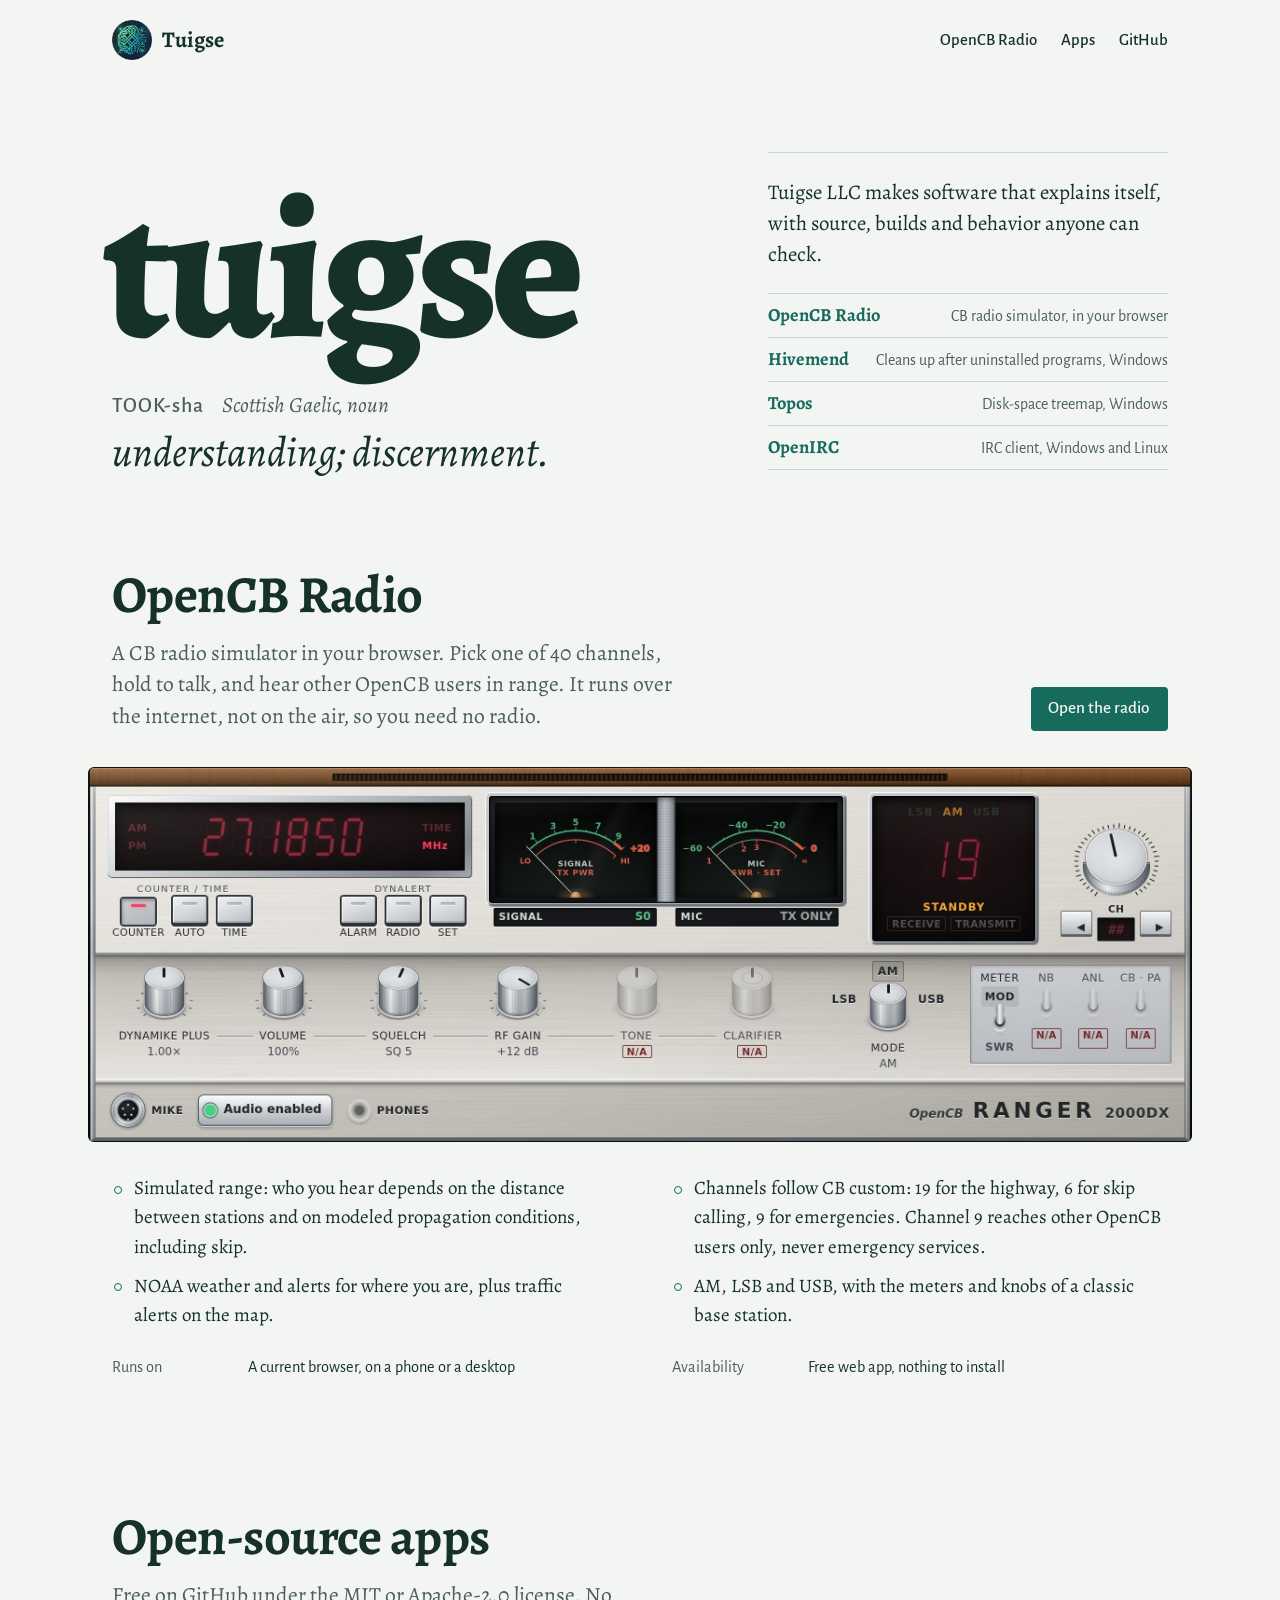
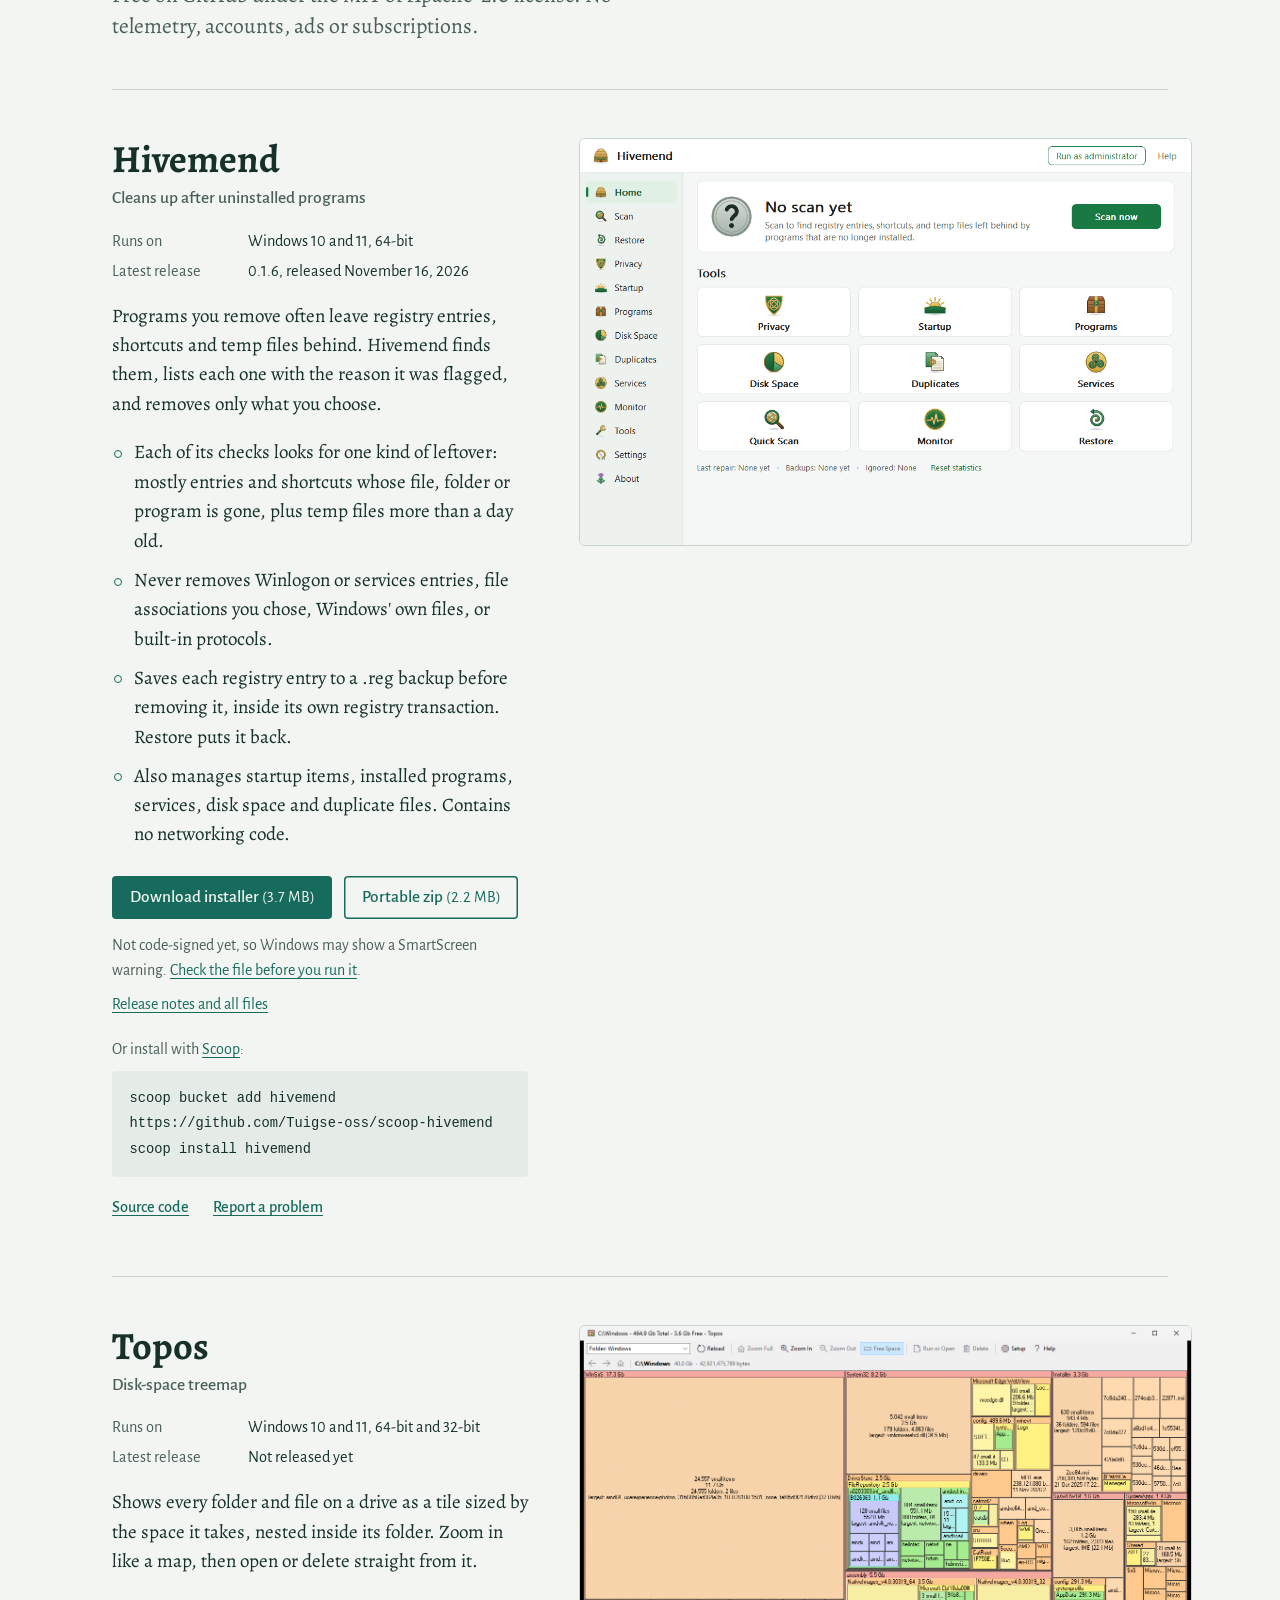
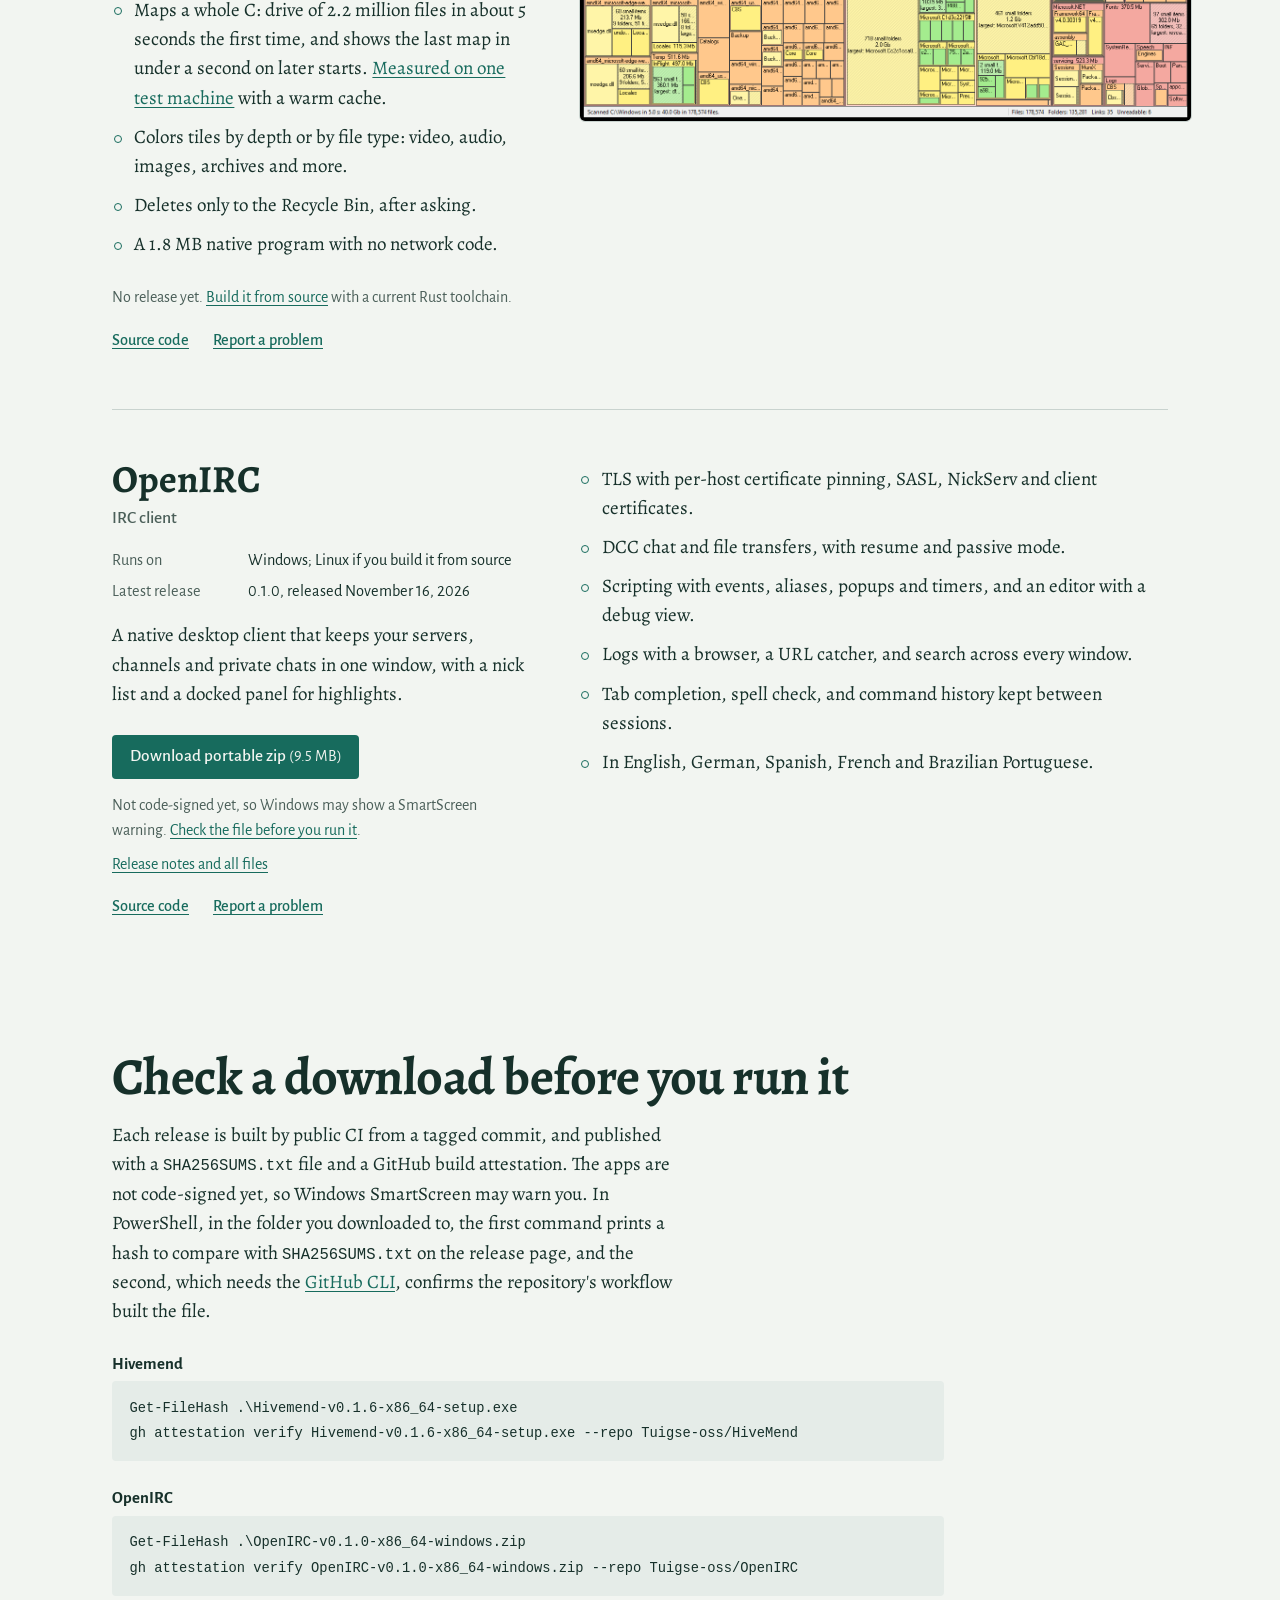
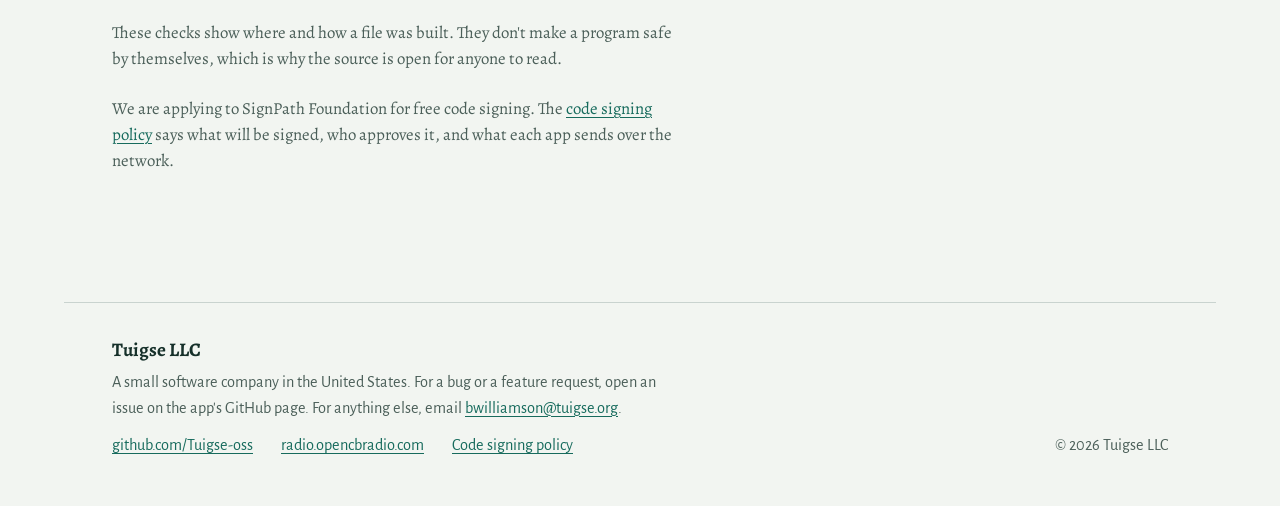
==== commit a427ce4b: "Add the code signing policy page Describe how Hivemend, Topos and OpenIRC releases will be signed th" ====
--- a/site/index.html
+++ b/site/index.html
@@ -203,6 +203,7 @@
 gh attestation verify OpenIRC-v0.1.0-x86_64-windows.zip --repo Tuigse-oss/OpenIRC</code></pre>
       <!-- /verify -->
       <p class="aside">These checks show where and how a file was built. They don't make a program safe by themselves, which is why the source is open for anyone to read.</p>
+      <p class="aside">We are applying to SignPath Foundation for free code signing. The <a href="code-signing-policy.html">code signing policy</a> says what will be signed, who approves it, and what each app sends over the network.</p>
     </section>
   </main>
 
@@ -214,6 +215,7 @@
     <ul class="footer-links">
       <li><a href="https://github.com/Tuigse-oss">github.com/Tuigse-oss</a></li>
       <li><a href="https://radio.opencbradio.com/">radio.opencbradio.com</a></li>
+      <li><a href="code-signing-policy.html">Code signing policy</a></li>
     </ul>
     <p class="footer-fine">© 2026 Tuigse LLC</p>
   </footer>
--- a/site/styles.css
+++ b/site/styles.css
@@ -432,6 +432,32 @@
 .verify > .code { margin-top: 0.5rem; max-width: 52rem; }
 .verify > .aside { margin-top: 1.5rem; font-size: 1.05rem; color: var(--ink-soft); }
 
+/* Document pages (code signing policy) ------------------------------------ */
+
+.doc {
+  max-width: var(--page);
+  margin: 0 auto;
+  padding: clamp(2rem, 6vw, 4rem) var(--gutter) 0;
+}
+.doc > * { max-width: 42rem; }
+.doc h1 { font-size: clamp(2.4rem, 1.6rem + 3vw, 3.6rem); letter-spacing: -0.015em; }
+.doc-lede { margin-top: 1rem; font-size: 1.3rem; }
+/* Class-qualified so it beats the homepage's `main > section` frame. */
+.doc > section { max-width: 42rem; margin: 2.75rem 0 0; padding-inline: 0; }
+.doc h2 { font-size: clamp(1.6rem, 1.3rem + 1vw, 2rem); }
+.doc section > p, .doc section > ul, .doc section > dl, .doc section > blockquote { margin-top: 0.9rem; }
+.doc-facts > div { grid-template-columns: 13rem minmax(0, 1fr); }
+.doc-quote {
+  margin: 0.9rem 0 0;
+  padding: 0.2rem 0 0.2rem 1.1rem;
+  border-left: 3px solid var(--verdigris);
+  font-style: italic;
+}
+
+@media (max-width: 52rem) {
+  .doc-facts > div { grid-template-columns: minmax(0, 1fr); gap: 0; }
+}
+
 /* Footer ------------------------------------------------------------------ */
 
 .site-footer {
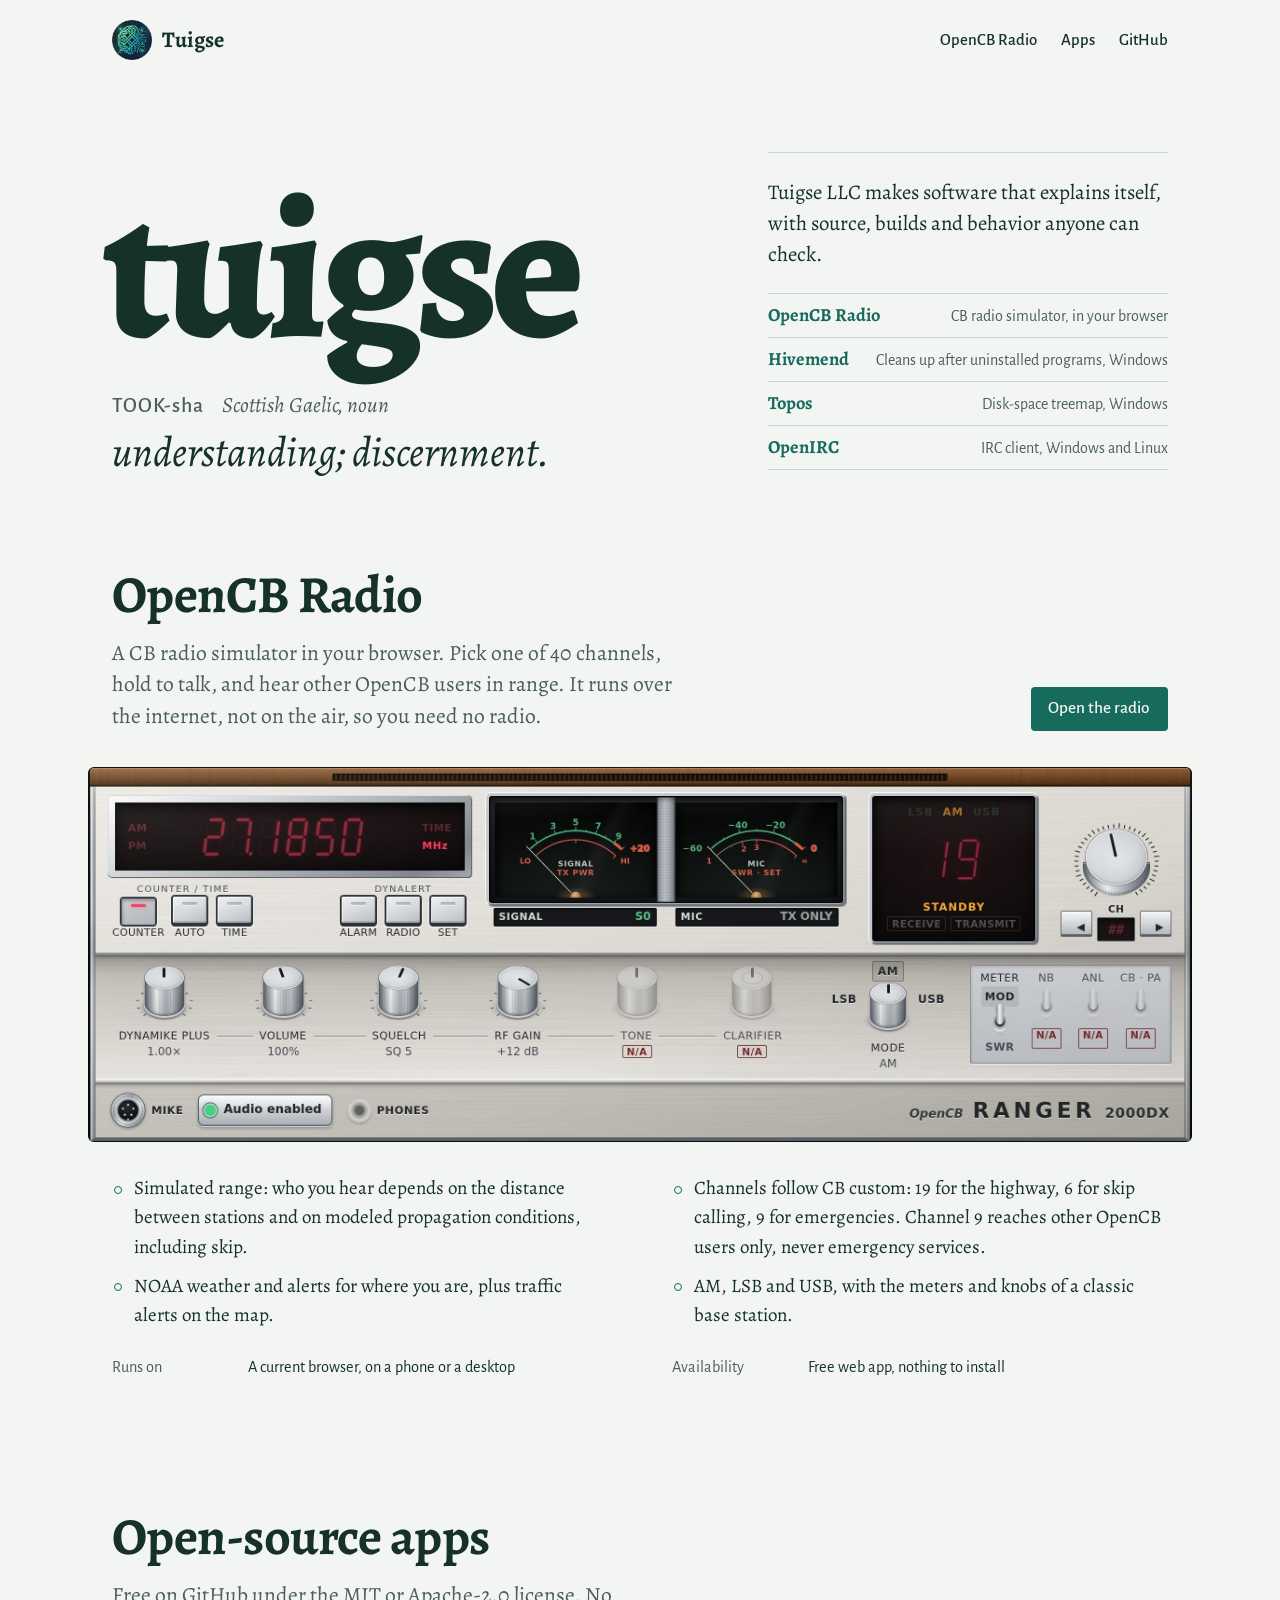
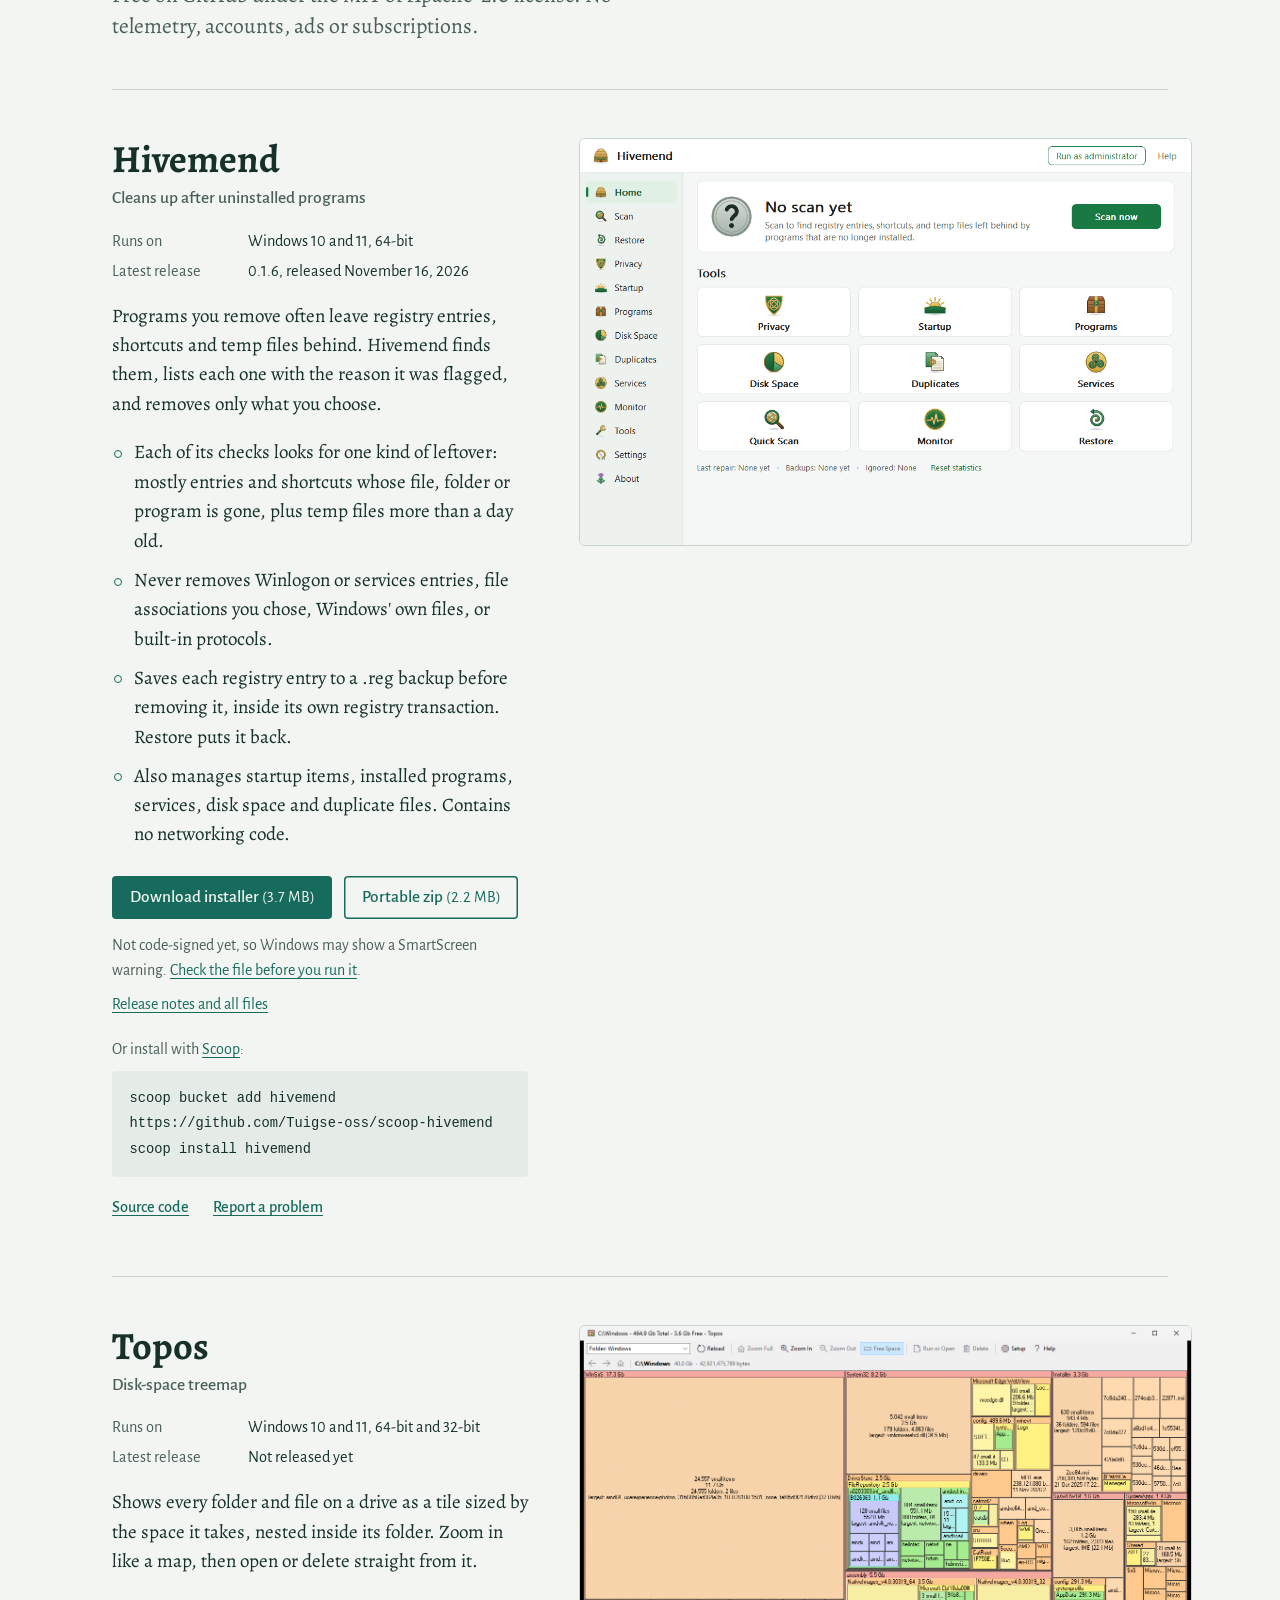
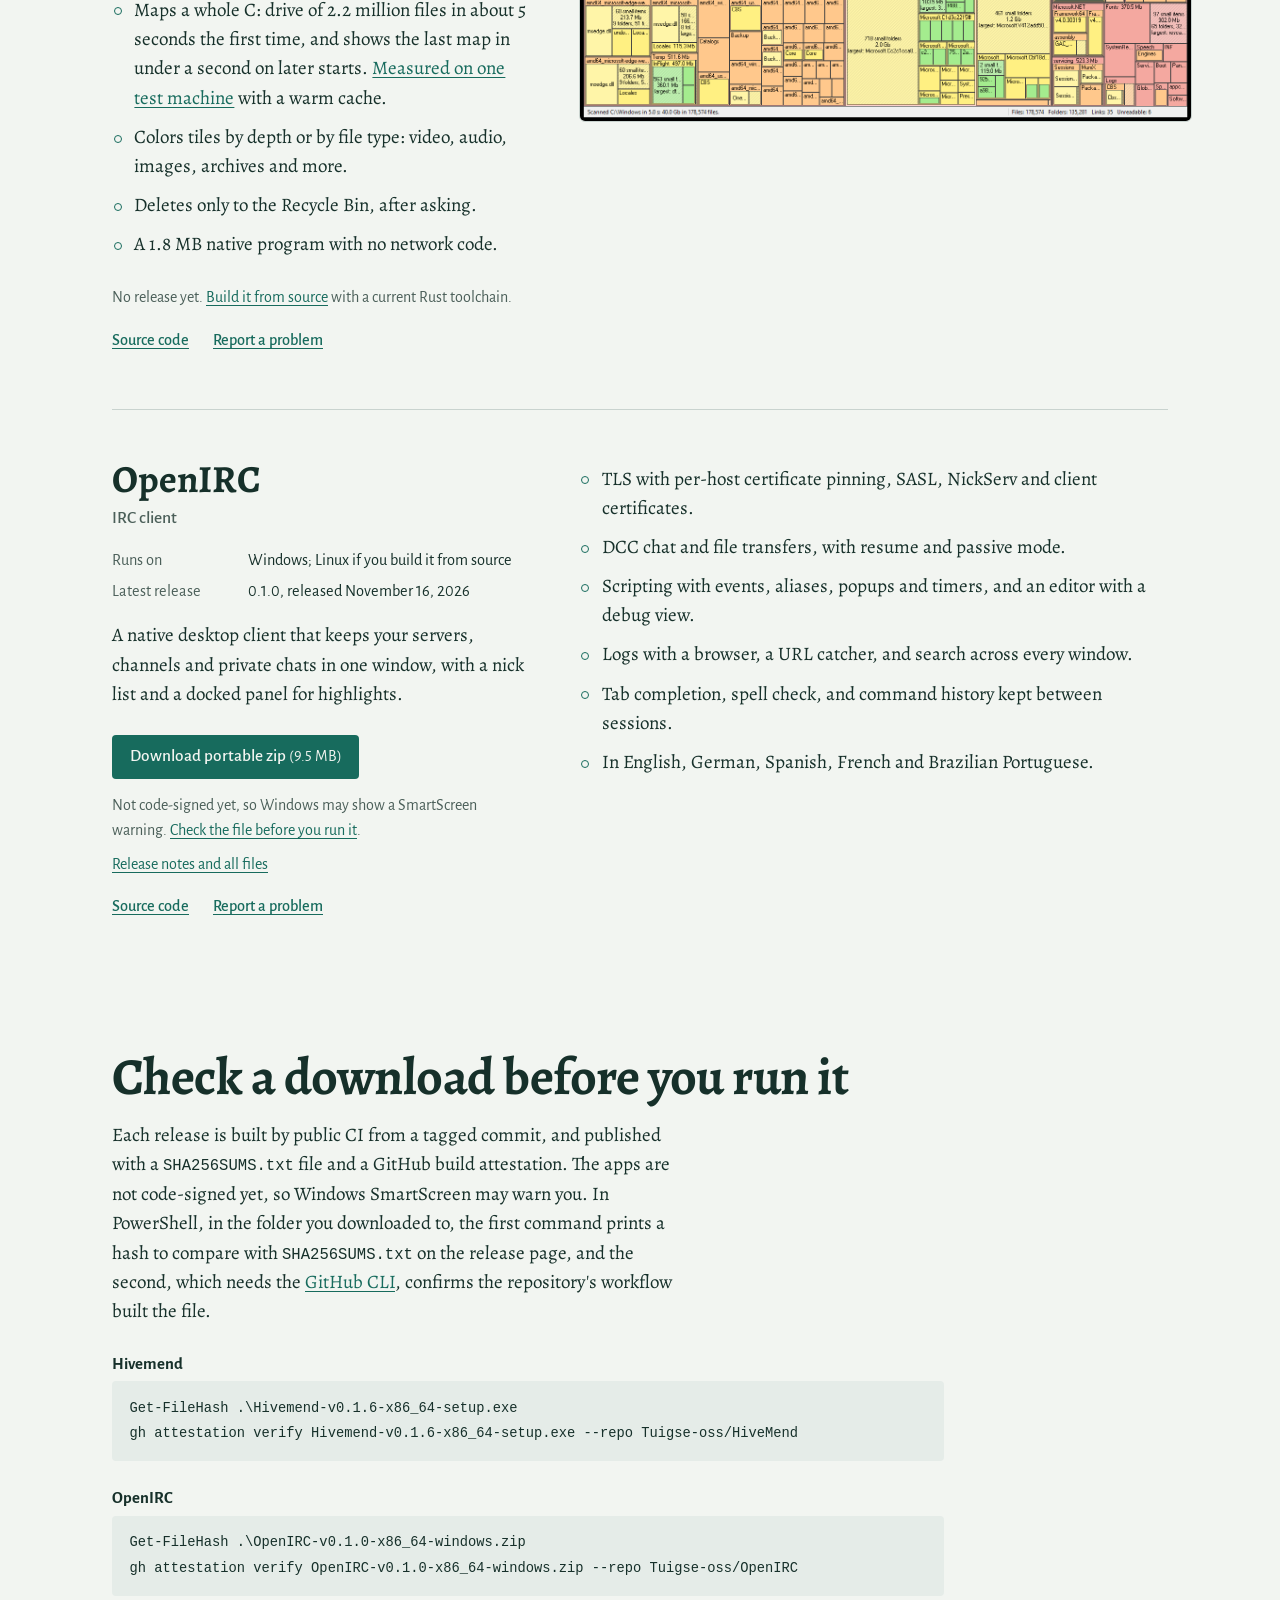
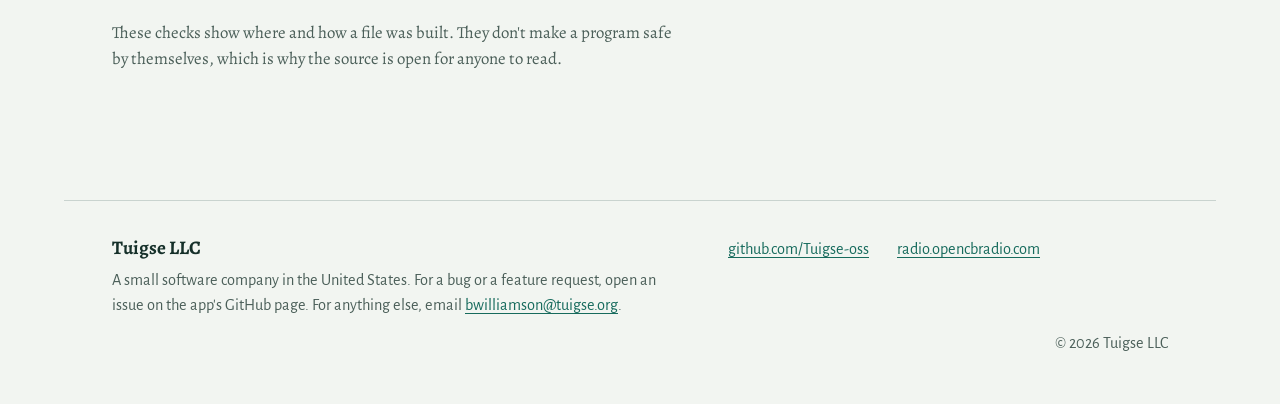
==== commit 3ef043e5: "Remove the code signing policy page We are no longer applying to SignPath Foundation, and the page w" ====
--- a/site/index.html
+++ b/site/index.html
@@ -203,7 +203,6 @@
 gh attestation verify OpenIRC-v0.1.0-x86_64-windows.zip --repo Tuigse-oss/OpenIRC</code></pre>
       <!-- /verify -->
       <p class="aside">These checks show where and how a file was built. They don't make a program safe by themselves, which is why the source is open for anyone to read.</p>
-      <p class="aside">We are applying to SignPath Foundation for free code signing. The <a href="code-signing-policy.html">code signing policy</a> says what will be signed, who approves it, and what each app sends over the network.</p>
     </section>
   </main>
 
@@ -215,7 +214,6 @@
     <ul class="footer-links">
       <li><a href="https://github.com/Tuigse-oss">github.com/Tuigse-oss</a></li>
       <li><a href="https://radio.opencbradio.com/">radio.opencbradio.com</a></li>
-      <li><a href="code-signing-policy.html">Code signing policy</a></li>
     </ul>
     <p class="footer-fine">© 2026 Tuigse LLC</p>
   </footer>
--- a/site/styles.css
+++ b/site/styles.css
@@ -432,32 +432,6 @@
 .verify > .code { margin-top: 0.5rem; max-width: 52rem; }
 .verify > .aside { margin-top: 1.5rem; font-size: 1.05rem; color: var(--ink-soft); }
 
-/* Document pages (code signing policy) ------------------------------------ */
-
-.doc {
-  max-width: var(--page);
-  margin: 0 auto;
-  padding: clamp(2rem, 6vw, 4rem) var(--gutter) 0;
-}
-.doc > * { max-width: 42rem; }
-.doc h1 { font-size: clamp(2.4rem, 1.6rem + 3vw, 3.6rem); letter-spacing: -0.015em; }
-.doc-lede { margin-top: 1rem; font-size: 1.3rem; }
-/* Class-qualified so it beats the homepage's `main > section` frame. */
-.doc > section { max-width: 42rem; margin: 2.75rem 0 0; padding-inline: 0; }
-.doc h2 { font-size: clamp(1.6rem, 1.3rem + 1vw, 2rem); }
-.doc section > p, .doc section > ul, .doc section > dl, .doc section > blockquote { margin-top: 0.9rem; }
-.doc-facts > div { grid-template-columns: 13rem minmax(0, 1fr); }
-.doc-quote {
-  margin: 0.9rem 0 0;
-  padding: 0.2rem 0 0.2rem 1.1rem;
-  border-left: 3px solid var(--verdigris);
-  font-style: italic;
-}
-
-@media (max-width: 52rem) {
-  .doc-facts > div { grid-template-columns: minmax(0, 1fr); gap: 0; }
-}
-
 /* Footer ------------------------------------------------------------------ */
 
 .site-footer {
